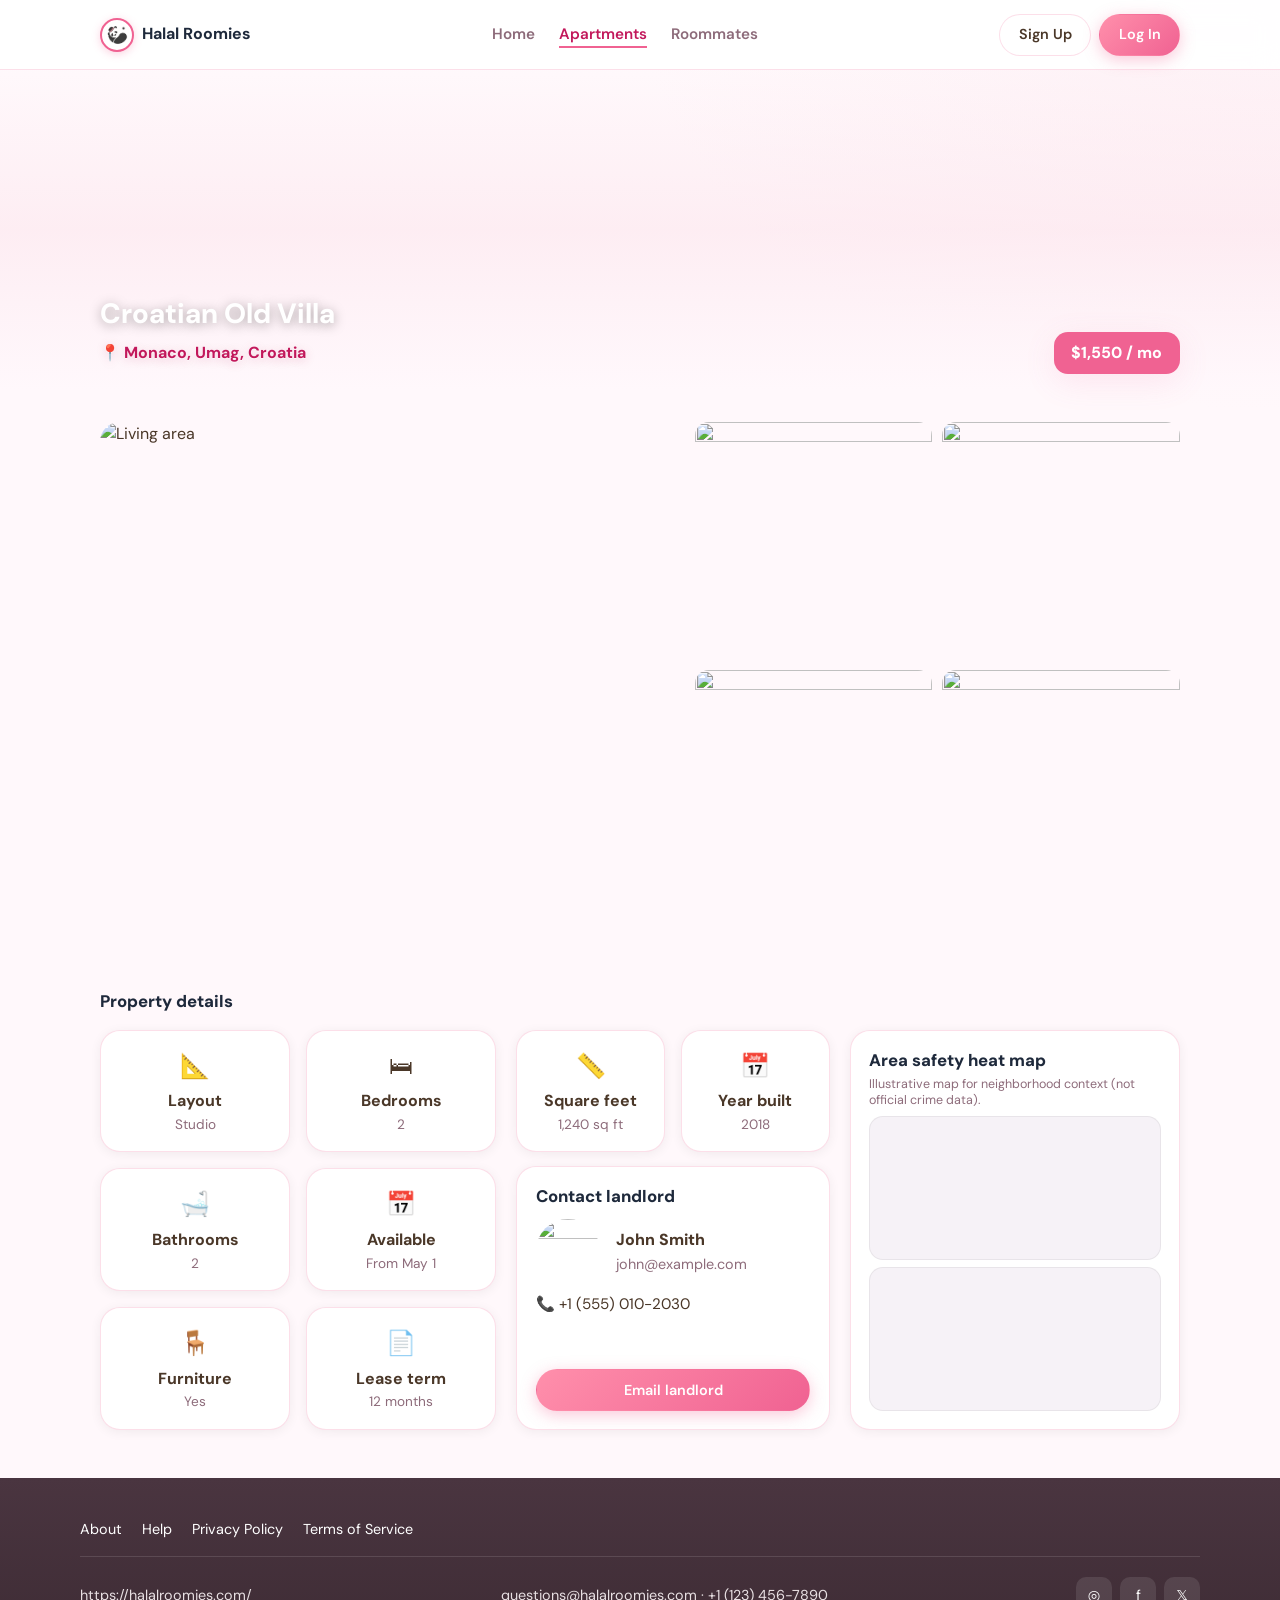
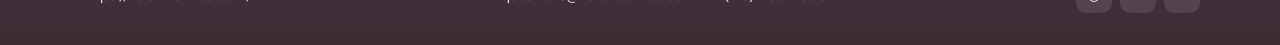
==== apartment-detail.html @ e2919a0f "Initial commit" ====
<!DOCTYPE html>
<html lang="en-US">
  <head>
    <meta charset="utf-8" />
    <meta name="viewport" content="width=device-width, initial-scale=1" />
    <title>Croatian Old Villa — Halal Roomies</title>
    <link rel="preconnect" href="https://fonts.googleapis.com" />
    <link rel="preconnect" href="https://fonts.gstatic.com" crossorigin />
    <link
      href="https://fonts.googleapis.com/css2?family=DM+Sans:ital,opsz,wght@0,9..40,400;0,9..40,600;0,9..40,700;0,9..40,800&family=Lora:ital,wght@0,500;1,500&display=swap"
      rel="stylesheet"
    />
    <link rel="stylesheet" href="css/styles.css" />
  </head>
  <body>
    <header class="site-header">
      <div class="site-header__inner">
        <a class="logo" href="index.html">
          <img class="logo__mark" src="images/guide-mascot.png" width="34" height="34" alt="" />
          Halal Roomies
        </a>
        <nav class="nav-main" aria-label="Primary">
          <a href="index.html">Home</a>
          <a href="apartments.html" aria-current="page">Apartments</a>
          <a href="roommate-matching.html">Roommates</a>
        </nav>
        <div class="header-actions">
          <a class="btn btn--outline" href="signup.html">Sign Up</a>
          <a class="btn btn--primary" href="login.html">Log In</a>
        </div>
      </div>
    </header>

    <section class="detail-hero" aria-labelledby="prop-title">
      <div
        class="hero__bg"
        style="min-height: 320px; background-image: url('https://images.unsplash.com/photo-1600585154340-be6161a56a0c?w=1600&q=85')"
      ></div>
      <div class="hero__overlay" style="position: absolute; inset: 0"></div>
      <div class="hero__inner" style="position: absolute; inset: 0; display: flex; align-items: flex-end; padding-bottom: 1.5rem">
        <div style="flex: 1">
          <h1 id="prop-title" class="page-title" style="color: #fff; text-shadow: 0 2px 12px rgba(0,0,0,0.35)">Croatian Old Villa</h1>
          <p class="page-lead detail-hero__location">📍 Monaco, Umag, Croatia</p>
        </div>
        <div class="detail-hero__price">$1,550 / mo</div>
      </div>
    </section>

    <div class="gallery">
      <div class="gallery__main">
        <img
          src="https://images.unsplash.com/photo-1600210492486-724fe5c67fb0?w=900&q=80"
          alt="Living area"
          style="width: 100%; height: 100%; object-fit: cover; min-height: 280px"
        />
      </div>
      <div class="gallery__grid">
        <img src="https://images.unsplash.com/photo-1600607687644-c7171b42498f?w=600&q=80" alt="" />
        <img src="https://images.unsplash.com/photo-1600047509807-ba8f99d2cdde?w=600&q=80" alt="" />
        <img src="https://images.unsplash.com/photo-1600607688969-a5bfcd646154?w=600&q=80" alt="" />
        <img src="https://images.unsplash.com/photo-1600573472550-8090b5e0745e?w=600&q=80" alt="" />
      </div>
    </div>

    <section class="detail-section" aria-labelledby="detail-heading">
      <h2 id="detail-heading" class="form-section-title detail-section__title">Property details</h2>
      <div class="detail-layout">
        <div class="detail-features">
          <div class="feature-grid" role="list">
            <div class="card detail-feature-card" style="padding: 1rem; text-align: center" role="listitem">
              <div style="font-size: 1.5rem" aria-hidden="true">📐</div>
              <p style="margin: 0.35rem 0 0; font-weight: 700">Layout</p>
              <p style="margin: 0; font-size: 0.85rem; color: var(--text-muted)">Studio</p>
            </div>
            <div class="card detail-feature-card" style="padding: 1rem; text-align: center" role="listitem">
              <div style="font-size: 1.5rem" aria-hidden="true">🛏</div>
              <p style="margin: 0.35rem 0 0; font-weight: 700">Bedrooms</p>
              <p style="margin: 0; font-size: 0.85rem; color: var(--text-muted)">2</p>
            </div>
            <div class="card detail-feature-card" style="padding: 1rem; text-align: center" role="listitem">
              <div style="font-size: 1.5rem" aria-hidden="true">🛁</div>
              <p style="margin: 0.35rem 0 0; font-weight: 700">Bathrooms</p>
              <p style="margin: 0; font-size: 0.85rem; color: var(--text-muted)">2</p>
            </div>
            <div class="card detail-feature-card" style="padding: 1rem; text-align: center" role="listitem">
              <div style="font-size: 1.5rem" aria-hidden="true">📅</div>
              <p style="margin: 0.35rem 0 0; font-weight: 700">Available</p>
              <p style="margin: 0; font-size: 0.85rem; color: var(--text-muted)">From May 1</p>
            </div>
            <div class="card detail-feature-card" style="padding: 1rem; text-align: center" role="listitem">
              <div style="font-size: 1.5rem" aria-hidden="true">🪑</div>
              <p style="margin: 0.35rem 0 0; font-weight: 700">Furniture</p>
              <p style="margin: 0; font-size: 0.85rem; color: var(--text-muted)">Yes</p>
            </div>
            <div class="card detail-feature-card" style="padding: 1rem; text-align: center" role="listitem">
              <div style="font-size: 1.5rem" aria-hidden="true">📄</div>
              <p style="margin: 0.35rem 0 0; font-weight: 700">Lease term</p>
              <p style="margin: 0; font-size: 0.85rem; color: var(--text-muted)">12 months</p>
            </div>
          </div>
        </div>

        <div class="detail-middle">
          <div class="detail-mini-grid" role="list">
            <div class="card detail-feature-card" style="padding: 1rem; text-align: center" role="listitem">
              <div style="font-size: 1.5rem" aria-hidden="true">📏</div>
              <p style="margin: 0.35rem 0 0; font-weight: 700">Square feet</p>
              <p style="margin: 0; font-size: 0.85rem; color: var(--text-muted)">1,240 sq ft</p>
            </div>
            <div class="card detail-feature-card" style="padding: 1rem; text-align: center" role="listitem">
              <div style="font-size: 1.5rem" aria-hidden="true">📅</div>
              <p style="margin: 0.35rem 0 0; font-weight: 700">Year built</p>
              <p style="margin: 0; font-size: 0.85rem; color: var(--text-muted)">2018</p>
            </div>
          </div>
          <aside class="card detail-landlord-card" aria-labelledby="landlord-card-title">
            <h3 id="landlord-card-title" class="detail-landlord-card__title">Contact landlord</h3>
            <div class="detail-landlord-card__body">
              <div class="detail-landlord-row">
                <img
                  src="https://images.unsplash.com/photo-1494790108377-be9c29b29330?w=120&q=80"
                  alt=""
                  width="64"
                  height="64"
                  style="border-radius: 50%; object-fit: cover"
                />
                <div>
                  <p style="margin: 0; font-weight: 800">John Smith</p>
                  <p style="margin: 0; font-size: 0.9rem; color: var(--text-muted)">john@example.com</p>
                </div>
              </div>
              <p style="margin: 0; font-size: 0.95rem">📞 +1 (555) 010-2030</p>
              <a class="btn btn--primary btn--block detail-landlord-cta" href="mailto:john@example.com">Email landlord</a>
            </div>
          </aside>
        </div>

        <aside class="card detail-side-card detail-map-card" aria-labelledby="map-risk-title">
          <div class="detail-column-head">
            <h3 id="map-risk-title" class="detail-side-card__title">Area safety heat map</h3>
            <p class="detail-side-card__meta">Illustrative map for neighborhood context (not official crime data).</p>
          </div>
          <div class="detail-map-stack">
            <div class="detail-map-frame">
              <iframe
                title="Street map near listing"
                loading="lazy"
                referrerpolicy="no-referrer-when-downgrade"
                src="https://www.google.com/maps?q=Umag%20Croatia&output=embed&hl=en&gl=us"
              ></iframe>
            </div>
            <div class="detail-map-frame">
              <iframe
                title="Area overview map"
                loading="lazy"
                referrerpolicy="no-referrer-when-downgrade"
                src="https://www.google.com/maps?q=Monaco%20Croatia&output=embed&hl=en&gl=us"
              ></iframe>
            </div>
          </div>
        </aside>
      </div>
    </section>

    <footer class="site-footer">
      <div class="site-footer__inner">
        <nav class="footer-links" aria-label="Footer">
          <a href="#">About</a>
          <a href="#">Help</a>
          <a href="#">Privacy Policy</a>
          <a href="#">Terms of Service</a>
        </nav>
        <div class="footer-bottom">
          <div>https://halalroomies.com/</div>
          <div>questions@halalroomies.com · +1 (123) 456-7890</div>
          <div class="social" aria-label="Social">
            <a href="#" aria-label="Instagram">◎</a>
            <a href="#" aria-label="Facebook">f</a>
            <a href="#" aria-label="X">𝕏</a>
          </div>
        </div>
      </div>
    </footer>
  </body>
</html>
---- css/styles.css ----
/* Halal Roomies — light pink / white, shared styles */

:root {
  --bg: #fff8fb;
  --bg-section: #ffffff;
  --bg-pink: #fce4ec;
  --accent: #f06292;
  --accent-dark: #c2185b;
  --text: #4a3728;
  --text-muted: #8d6b7a;
  --navy: #1e293b;
  --border: rgba(240, 98, 146, 0.2);
  --radius: 20px;
  --radius-sm: 14px;
  --pill: 999px;
  --shadow: 0 8px 32px rgba(240, 98, 146, 0.12);
  --shadow-sm: 0 2px 12px rgba(0, 0, 0, 0.06);
  --font: "DM Sans", system-ui, sans-serif;
  --font-accent: "Lora", Georgia, serif;
  --max: 1120px;
}

*,
*::before,
*::after {
  box-sizing: border-box;
}

html {
  scroll-behavior: smooth;
}

body {
  margin: 0;
  font-family: var(--font);
  font-size: 16px;
  line-height: 1.55;
  color: var(--text);
  background: var(--bg);
  background-image: radial-gradient(ellipse 100% 50% at 100% 0%, rgba(252, 228, 236, 0.5) 0%, transparent 50%);
}

img {
  max-width: 100%;
  height: auto;
  display: block;
}

a {
  color: var(--accent-dark);
  text-decoration: none;
}

a:hover {
  text-decoration: underline;
}

.sr-only {
  position: absolute;
  width: 1px;
  height: 1px;
  padding: 0;
  margin: -1px;
  overflow: hidden;
  clip: rect(0, 0, 0, 0);
  border: 0;
}

/* ---------- Header ---------- */
.site-header {
  position: sticky;
  top: 0;
  z-index: 100;
  background: rgba(255, 255, 255, 0.94);
  backdrop-filter: blur(12px);
  border-bottom: 1px solid var(--border);
}

.site-header--transparent {
  position: absolute;
  left: 0;
  right: 0;
  background: rgba(255, 250, 252, 0.85);
  border-bottom-color: rgba(248, 187, 208, 0.4);
}

/* Guide page: match storybook-era pink header + logo ring */
.site-header--guide-brand {
  background: rgba(255, 250, 252, 0.96);
  border-bottom-color: rgba(248, 187, 208, 0.45);
}

.guide-site .logo__mark {
  border-width: 2px;
  box-shadow: 0 2px 10px rgba(240, 98, 146, 0.22);
  outline: 2px solid rgba(240, 98, 146, 0.28);
  outline-offset: 0;
}

.guide-site .logo:hover .logo__mark {
  outline-color: rgba(240, 98, 146, 0.45);
  box-shadow: 0 3px 14px rgba(240, 98, 146, 0.32);
}

.site-header__inner {
  max-width: var(--max);
  margin: 0 auto;
  padding: 0.85rem 1.25rem;
  display: flex;
  align-items: center;
  justify-content: space-between;
  gap: 1rem;
}

.logo {
  display: inline-flex;
  align-items: center;
  gap: 0.5rem;
  font-weight: 700;
  color: var(--navy);
  text-decoration: none;
}

.logo:hover {
  color: var(--accent-dark);
  text-decoration: none;
}

.logo__mark {
  width: 34px;
  height: 34px;
  border-radius: 50%;
  object-fit: contain;
  display: block;
  flex-shrink: 0;
  background: #fff;
  padding: 2px;
  box-sizing: border-box;
  border: 2px solid var(--accent);
  box-shadow: 0 2px 8px rgba(240, 98, 146, 0.28);
}

.logo:hover .logo__mark {
  border-color: var(--accent-dark);
  box-shadow: 0 3px 12px rgba(240, 98, 146, 0.38);
}

.nav-main {
  display: flex;
  gap: 1.5rem;
  flex-wrap: wrap;
}

.nav-main a {
  font-weight: 600;
  font-size: 0.95rem;
  color: var(--text-muted);
  text-decoration: none;
}

.nav-main a:hover,
.nav-main a[aria-current="page"] {
  color: var(--accent-dark);
  box-shadow: 0 2px 0 0 var(--accent);
}

.header-actions {
  display: flex;
  gap: 0.5rem;
}

/* ---------- Buttons ---------- */
.btn {
  display: inline-flex;
  align-items: center;
  justify-content: center;
  gap: 0.35rem;
  padding: 0.55rem 1.15rem;
  font-family: inherit;
  font-size: 0.9rem;
  font-weight: 600;
  border-radius: var(--pill);
  border: 1px solid transparent;
  cursor: pointer;
  text-decoration: none;
  transition: transform 0.15s, box-shadow 0.15s;
}

.btn:hover {
  text-decoration: none;
}

.btn--primary {
  background: linear-gradient(135deg, #ff8fab, var(--accent));
  color: #fff;
  box-shadow: 0 4px 16px rgba(240, 98, 146, 0.35);
}

.btn--outline {
  background: #fff;
  color: var(--text);
  border-color: var(--border);
}

.btn--outline:hover {
  border-color: var(--accent);
  color: var(--accent-dark);
}

.btn--ghost {
  background: transparent;
  border-color: rgba(255, 255, 255, 0.85);
  color: #fff;
}

.btn--lg {
  padding: 0.75rem 1.4rem;
  font-size: 1rem;
}

.btn--block {
  width: 100%;
}

.btn--muted {
  background: #f5f5f5;
  color: var(--text);
  border-color: #e0e0e0;
}

/* ---------- Hero (landing) ---------- */
.hero-page {
  position: relative;
}

.hero {
  position: relative;
  min-height: min(78vh, 720px);
  display: flex;
  align-items: flex-end;
}

.hero__bg {
  position: absolute;
  inset: 0;
  background-size: cover;
  background-position: center;
}

.hero__overlay {
  position: absolute;
  inset: 0;
  background: linear-gradient(
    180deg,
    rgba(255, 250, 252, 0.2) 0%,
    rgba(252, 228, 236, 0.55) 50%,
    rgba(255, 248, 252, 0.95) 100%
  );
}

.hero__inner {
  position: relative;
  z-index: 2;
  max-width: var(--max);
  margin: 0 auto;
  padding: 5.5rem 1.25rem 3rem;
  width: 100%;
}

.hero__inner--split {
  display: grid;
  grid-template-columns: 1fr 1fr;
  gap: 2rem;
  align-items: center;
}

.hero__content {
  text-align: center;
  max-width: 36rem;
  margin: 0 auto;
}

.hero__inner--split .hero__content {
  text-align: left;
  margin: 0;
}

.hero__kicker {
  font-size: 0.95rem;
  font-weight: 600;
  color: #5d4037;
  margin-bottom: 0.35rem;
}

.hero__title {
  margin: 0 0 0.75rem;
  font-size: clamp(1.65rem, 4vw, 2.35rem);
  font-weight: 800;
  color: #6d1f3a;
  letter-spacing: -0.02em;
}

.hero__title .accent {
  font-family: var(--font-accent);
  font-style: italic;
  font-weight: 500;
  color: var(--accent-dark);
}

.hero__lead {
  margin: 0 0 1.25rem;
  color: var(--text-muted);
  font-size: 1.05rem;
}

.hero-cta-bar {
  display: flex;
  flex-wrap: wrap;
  gap: 0.5rem;
  justify-content: center;
  max-width: 520px;
  margin: 0 auto 1.5rem;
}

.hero-cta-bar input {
  flex: 1;
  min-width: 120px;
  padding: 0.65rem 1rem;
  border-radius: var(--pill);
  border: 1px solid var(--border);
  font: inherit;
}

.hero-cta-row {
  display: flex;
  flex-wrap: wrap;
  gap: 0.75rem;
  justify-content: center;
  margin-bottom: 1.5rem;
}

.hero__inner--split .hero-cta-row {
  justify-content: flex-start;
}

.trust-row {
  display: flex;
  flex-wrap: wrap;
  gap: 0.75rem 1.25rem;
  justify-content: center;
  font-size: 0.95rem;
  font-weight: 700;
  color: #8e2152;
}

.trust-row span {
  display: inline-flex;
  align-items: center;
  gap: 0.4rem;
  padding: 0;
  background: transparent;
  border: none;
}

.hero-svg-wrap {
  justify-self: end;
  max-width: 380px;
}

@media (max-width: 900px) {
  .hero__inner--split {
    grid-template-columns: 1fr;
  }

  .hero__inner--split .hero__content {
    text-align: center;
    margin: 0 auto;
  }

  .hero-svg-wrap {
    justify-self: center;
    order: -1;
  }

  .nav-main {
    display: none;
  }
}

/* ---------- Sections ---------- */
.section {
  padding: 3rem 1.25rem;
}

.section--tint {
  background: linear-gradient(180deg, #fff 0%, #fff5f9 100%);
}

.section__head {
  max-width: var(--max);
  margin: 0 auto 1.75rem;
  display: flex;
  flex-wrap: wrap;
  align-items: flex-end;
  justify-content: space-between;
  gap: 1rem;
}

.section__head--bar {
  background: #fff;
  padding: 1rem 1.35rem;
  border-radius: 18px;
  border: 1px solid var(--border);
  box-shadow: var(--shadow-sm);
}

.section__eyebrow {
  margin: 0 0 0.35rem;
  font-size: 0.72rem;
  font-weight: 800;
  letter-spacing: 0.12em;
  text-transform: uppercase;
  color: var(--accent);
}

.section__title {
  margin: 0;
  font-size: 1.55rem;
  font-weight: 800;
  color: var(--navy);
}

.link-more {
  font-weight: 700;
  color: var(--accent-dark);
}

.grid-3 {
  max-width: var(--max);
  margin: 0 auto;
  display: grid;
  grid-template-columns: repeat(auto-fill, minmax(260px, 1fr));
  gap: 1.5rem;
}

/* Listing pricing (demo checkout before list-property form) */
.plan-grid {
  max-width: var(--max);
  margin: 0 auto;
  display: grid;
  grid-template-columns: repeat(3, minmax(0, 1fr));
  gap: 1.25rem;
  align-items: stretch;
}

.plan-card {
  position: relative;
  background: #fff;
  border-radius: var(--radius);
  border: 1px solid var(--border);
  box-shadow: var(--shadow-sm);
  padding: 1.75rem 1.5rem 1.5rem;
  display: flex;
  flex-direction: column;
  min-height: 100%;
}

.plan-card--featured {
  border-color: rgba(240, 98, 146, 0.55);
  box-shadow: var(--shadow);
}

.plan-card__badge {
  position: absolute;
  top: 1rem;
  right: 1rem;
  margin: 0;
  font-size: 0.65rem;
  font-weight: 800;
  letter-spacing: 0.06em;
  text-transform: uppercase;
  color: #fff;
  background: var(--accent);
  padding: 0.3rem 0.65rem;
  border-radius: var(--pill);
}

.plan-card__name {
  margin: 0 0 0.5rem;
  font-size: 1.15rem;
  font-weight: 800;
  color: #6d1f3a;
}

.plan-card__price {
  margin: 0 0 0.35rem;
  line-height: 1.2;
}

.plan-card__amount {
  font-size: 1.85rem;
  font-weight: 800;
  color: var(--accent-dark);
}

.plan-card__unit {
  font-size: 0.95rem;
  font-weight: 600;
  color: var(--text-muted);
}

.plan-card__tagline {
  margin: 0 0 1rem;
  font-size: 0.9rem;
  color: var(--text-muted);
}

.plan-card__features {
  margin: 0 0 1.25rem;
  padding: 0 0 0 1.15rem;
  font-size: 0.9rem;
  color: var(--text);
  line-height: 1.55;
  flex: 1;
}

.plan-card__features li {
  margin-bottom: 0.4rem;
}

.plan-card__cta {
  margin-top: auto;
}

.plan-demo-note {
  max-width: var(--max);
  margin: 1.75rem auto 0;
  padding: 0 1.25rem;
  text-align: center;
  font-size: 0.85rem;
  color: var(--text-muted);
}

@media (max-width: 900px) {
  .plan-grid {
    grid-template-columns: 1fr;
    max-width: 420px;
  }
}

.grid-4 {
  max-width: var(--max);
  margin: 0 auto;
  display: grid;
  grid-template-columns: repeat(auto-fill, minmax(240px, 1fr));
  gap: 1.25rem;
}

.grid-apt {
  max-width: var(--max);
  margin: 0 auto;
  display: grid;
  grid-template-columns: repeat(4, minmax(0, 1fr));
  gap: 1.25rem;
}

@media (max-width: 1100px) {
  .grid-apt {
    grid-template-columns: repeat(2, minmax(0, 1fr));
  }
}

@media (max-width: 520px) {
  .grid-apt {
    grid-template-columns: 1fr;
  }
}

.grid-2 {
  display: grid;
  grid-template-columns: repeat(auto-fill, minmax(300px, 1fr));
  gap: 1.5rem;
}

/* ---------- Cards ---------- */
.card {
  background: #fff;
  border-radius: var(--radius);
  border: 1px solid var(--border);
  box-shadow: var(--shadow-sm);
  overflow: hidden;
  transition: transform 0.2s, box-shadow 0.2s;
}

.card:hover {
  transform: translateY(-3px);
  box-shadow: var(--shadow);
}

.card__media {
  aspect-ratio: 4/3;
  object-fit: cover;
  width: 100%;
}

.card__body {
  padding: 1.1rem 1.2rem 1.25rem;
}

.card__title {
  margin: 0 0 0.35rem;
  font-size: 1.05rem;
  font-weight: 700;
  color: var(--navy);
}

.card__meta {
  margin: 0;
  font-size: 0.88rem;
  color: var(--text-muted);
}

.card__price {
  font-weight: 800;
  color: var(--accent-dark);
  margin: 0.5rem 0;
}

.card__tags {
  display: flex;
  flex-wrap: wrap;
  gap: 0.35rem;
}

.tag {
  font-size: 0.72rem;
  font-weight: 700;
  padding: 0.25rem 0.55rem;
  border-radius: var(--pill);
  background: var(--bg-pink);
  color: var(--accent-dark);
}

.tag--neutral {
  background: #f3f0f4;
  color: var(--text-muted);
}

.card__footer {
  display: flex;
  align-items: center;
  justify-content: space-between;
  margin-top: 0.75rem;
  padding-top: 0.75rem;
  border-top: 1px solid rgba(0, 0, 0, 0.06);
}

.icon-btn {
  width: 40px;
  height: 40px;
  border-radius: 50%;
  border: 1px solid var(--border);
  background: #fff;
  cursor: pointer;
  color: var(--accent);
}

.roommate-card {
  text-align: center;
  padding: 1.25rem 1rem;
}

.roommate-card .avatar {
  width: 88px;
  height: 88px;
  border-radius: 50%;
  margin: 0 auto 0.75rem;
  object-fit: cover;
  border: 3px solid #fff;
  outline: 3px solid rgba(240, 98, 146, 0.3);
}

.resource-icon {
  width: 52px;
  height: 52px;
  border-radius: 50%;
  display: grid;
  place-items: center;
  font-size: 1.35rem;
  background: linear-gradient(135deg, #fce4ec, #e3f2fd);
  margin-bottom: 0.65rem;
}

.section__intro {
  max-width: var(--max);
  margin: -0.5rem auto 1.5rem;
  color: var(--text-muted);
}

.section__intro--tight {
  max-width: 34rem;
  font-size: 0.98rem;
  line-height: 1.5;
}

/* Helpful resources: image cards, short copy */
.resource-grid {
  gap: 1.35rem;
}

.resource-grid .card__media {
  aspect-ratio: 3 / 2;
  object-position: center;
}

.resource-grid .card__body {
  padding-top: 1rem;
}

.resource-grid .card__meta {
  line-height: 1.45;
}

.resource-grid .link-more {
  margin-top: 0.5rem;
  display: inline-block;
}

/* ---------- Search (apartments page) ---------- */
.search-toolbar {
  max-width: var(--max);
  margin: 0 auto 1.5rem;
  display: flex;
  gap: 0.65rem;
  flex-wrap: wrap;
}

.search-toolbar input[type="search"] {
  flex: 1;
  min-width: 200px;
  padding: 0.75rem 1.1rem;
  border-radius: var(--pill);
  border: 1px solid var(--border);
  font: inherit;
  background: #fff;
}

.search-toolbar__filter {
  width: 48px;
  height: 48px;
  border-radius: var(--radius-sm);
  border: none;
  background: linear-gradient(135deg, #ff8fab, var(--accent));
  color: #fff;
  cursor: pointer;
  font-size: 1.15rem;
  line-height: 1;
  flex-shrink: 0;
  box-shadow: 0 4px 14px rgba(240, 98, 146, 0.35);
}

.search-toolbar__filter:hover {
  filter: brightness(1.05);
}

/* ---------- Detail page ---------- */
.detail-hero {
  position: relative;
  min-height: 320px;
}

.detail-hero__price {
  position: absolute;
  bottom: 1rem;
  right: 1.25rem;
  z-index: 3;
  background: var(--accent);
  color: #fff;
  padding: 0.55rem 1.1rem;
  border-radius: var(--radius-sm);
  font-weight: 800;
  box-shadow: var(--shadow);
}

/* Location line: theme rose, readable on light hero gradient */
.detail-hero .detail-hero__location {
  margin: 0.35rem 0 0;
  color: var(--accent-dark);
  font-weight: 700;
  text-shadow:
    0 0 14px rgba(255, 255, 255, 0.95),
    0 1px 0 rgba(255, 255, 255, 0.6),
    0 2px 10px rgba(194, 24, 91, 0.25);
}

.gallery {
  max-width: var(--max);
  margin: 0 auto;
  padding: 2rem 1.25rem;
  display: grid;
  grid-template-columns: 1.2fr 1fr;
  gap: 0.75rem;
}

.gallery__main {
  border-radius: var(--radius);
  overflow: hidden;
}

.gallery__grid {
  display: grid;
  grid-template-columns: 1fr 1fr;
  gap: 0.65rem;
}

.gallery__grid img {
  width: 100%;
  aspect-ratio: 1;
  object-fit: cover;
  border-radius: var(--radius-sm);
}

/* Third gallery image (2×2 grid, top-right): bias crop toward building/ground, less empty sky */
.gallery__grid img:nth-child(2) {
  object-position: 50% 78%;
}

.feature-grid {
  display: grid;
  grid-template-columns: repeat(auto-fill, minmax(140px, 1fr));
  gap: 1rem;
  align-items: stretch;
}

.detail-feature-card {
  height: 100%;
  display: flex;
  flex-direction: column;
  align-items: center;
  justify-content: center;
}

.detail-section {
  max-width: var(--max);
  margin: 0 auto;
  padding: 3rem 1.25rem;
}

.detail-section__title {
  margin: 0 0 1rem;
}

.detail-layout {
  display: grid;
  grid-template-columns: minmax(0, 1.2fr) minmax(0, 0.95fr) minmax(0, 1fr);
  gap: 1.25rem;
  align-items: stretch;
}

/* Grid items need min-height:0 so nested flex/map content can shrink; height:100% fills the row for bottom alignment */
.detail-layout > .detail-features,
.detail-layout > .detail-middle,
.detail-layout > .detail-map-card {
  min-height: 0;
  align-self: stretch;
}

.detail-layout > .detail-middle,
.detail-layout > .detail-map-card {
  height: 100%;
}

.detail-features {
  min-height: 100%;
  height: 100%;
  display: flex;
  flex-direction: column;
}

.detail-features .feature-grid {
  flex: 1;
  align-content: start;
}

.detail-middle {
  min-height: 0;
  height: 100%;
  display: flex;
  flex-direction: column;
  gap: 0.85rem;
}

.detail-mini-grid {
  display: grid;
  grid-template-columns: 1fr 1fr;
  gap: 1rem;
  flex-shrink: 0;
}

.detail-landlord-card {
  flex: 1;
  min-height: 0;
  display: flex;
  flex-direction: column;
  padding: 1rem 1.15rem 1.1rem;
}

.detail-landlord-card__title {
  margin: 0 0 0.65rem;
  font-size: 1.05rem;
  font-weight: 800;
  color: var(--navy);
}

.detail-landlord-card__body {
  flex: 1;
  display: flex;
  flex-direction: column;
  gap: 0.6rem;
  min-height: 0;
}

.detail-landlord-row {
  display: flex;
  gap: 1rem;
  align-items: center;
}

.detail-landlord-cta {
  margin-top: auto;
}

.detail-side-card.detail-map-card {
  padding: 1rem 1.15rem 1.1rem;
  display: flex;
  flex-direction: column;
  min-height: 0;
  height: 100%;
}

.detail-column-head {
  margin-bottom: 0.5rem;
  flex-shrink: 0;
}

.detail-side-card__title {
  margin: 0;
  font-size: 1.05rem;
  font-weight: 800;
  color: var(--navy);
}

.detail-side-card__meta {
  margin: 0.2rem 0 0;
  font-size: 0.78rem;
  line-height: 1.3;
  color: var(--text-muted);
}

.detail-map-stack {
  flex: 1;
  min-height: 0;
  display: flex;
  flex-direction: column;
  gap: 0.45rem;
}

.detail-map-frame {
  flex: 1 1 0;
  min-height: 88px;
  border-radius: var(--radius-sm);
  overflow: hidden;
  border: 1px solid rgba(0, 0, 0, 0.06);
  background: #f6f2f7;
}

.detail-map-frame iframe {
  display: block;
  width: 100%;
  height: 100%;
  min-height: 0;
  border: 0;
}

@media (max-width: 1024px) {
  .detail-layout {
    grid-template-columns: 1fr 1fr;
  }

  .detail-features {
    grid-column: 1 / -1;
  }
}

@media (max-width: 768px) {
  .gallery {
    grid-template-columns: 1fr;
  }

  .detail-layout {
    grid-template-columns: 1fr;
  }

  .detail-features {
    grid-column: auto;
  }
}

/* ---------- Forms ---------- */
.form-shell {
  max-width: 720px;
  margin: -2.5rem auto 0;
  position: relative;
  z-index: 5;
  padding: 0 1.25rem 3rem;
}

.form-shell--wide {
  max-width: 900px;
}

.form-card {
  background: #fff;
  border-radius: calc(var(--radius) + 4px);
  border: 1px solid var(--border);
  box-shadow: var(--shadow);
  padding: 2rem 1.75rem;
}

.form-section-title {
  margin: 0 0 1rem;
  font-size: 1.05rem;
  font-weight: 800;
  color: var(--navy);
}

.form-grid {
  display: grid;
  gap: 1rem;
}

.form-grid--2 {
  grid-template-columns: repeat(auto-fit, minmax(200px, 1fr));
}

.form-grid--3 {
  grid-template-columns: repeat(auto-fit, minmax(160px, 1fr));
}

label.field,
.field {
  display: flex;
  flex-direction: column;
  gap: 0.35rem;
  font-size: 0.8rem;
  font-weight: 700;
  color: var(--text-muted);
}

.field input,
.field select,
.field textarea {
  padding: 0.65rem 0.9rem;
  border-radius: var(--radius-sm);
  border: 1px solid var(--border);
  font: inherit;
  background: #fffafc;
}

.field input:focus,
.field select:focus {
  outline: 2px solid var(--bg-pink);
  border-color: var(--accent);
}

.switch {
  width: 48px;
  height: 26px;
  border-radius: var(--pill);
  background: #e0e0e0;
  border: none;
  cursor: pointer;
  position: relative;
}

.switch[aria-checked="true"] {
  background: var(--accent);
}

.switch::after {
  content: "";
  position: absolute;
  width: 22px;
  height: 22px;
  background: #fff;
  border-radius: 50%;
  top: 2px;
  left: 2px;
  transition: transform 0.2s;
}

.switch[aria-checked="true"]::after {
  transform: translateX(22px);
}

.upload-circle {
  width: 96px;
  height: 96px;
  border-radius: 50%;
  border: 2px dashed var(--border);
  display: grid;
  place-items: center;
  font-size: 0.8rem;
  color: var(--text-muted);
  cursor: pointer;
  background: #fffafc;
}

.segmented {
  display: flex;
  flex-wrap: wrap;
  gap: 0.35rem;
}

.segmented label {
  cursor: pointer;
}

.segmented input {
  position: absolute;
  opacity: 0;
}

.segmented span {
  display: inline-block;
  padding: 0.45rem 0.75rem;
  border-radius: var(--radius-sm);
  border: 2px solid var(--border);
  font-size: 0.85rem;
  background: #fff;
}

.segmented input:checked + span {
  background: var(--bg-pink);
  border-color: var(--accent);
  color: var(--accent-dark);
  font-weight: 700;
}

.check-grid {
  display: flex;
  flex-wrap: wrap;
  gap: 0.5rem;
}

.check-pill {
  display: inline-flex;
  align-items: center;
  gap: 0.35rem;
  cursor: pointer;
}

.check-pill input {
  position: absolute;
  opacity: 0;
  width: 0;
  height: 0;
}

.check-pill span {
  padding: 0.35rem 0.65rem;
  border-radius: var(--pill);
  border: 2px solid var(--border);
  font-size: 0.85rem;
}

.check-pill input:checked + span {
  background: var(--bg-pink);
  border-color: var(--accent);
  color: var(--accent-dark);
  font-weight: 700;
}

/* Match page */
.match-hero {
  position: relative;
  min-height: 260px;
}

.match-hero__overlay {
  position: absolute;
  inset: 0;
  background: linear-gradient(180deg, rgba(255, 252, 253, 0.15) 0%, rgba(252, 228, 236, 0.6) 100%);
}

.match-hero__content {
  position: relative;
  z-index: 2;
  text-align: center;
  padding: 4rem 1.25rem 2rem;
  max-width: 36rem;
  margin: 0 auto;
}

/* Subtitle: calm gray, still readable on bright photo */
.match-hero .match-hero__lead {
  margin: 0.75rem auto 0;
  max-width: 34rem;
  font-family: var(--font);
  font-style: normal;
  font-weight: 500;
  font-size: 1.05rem;
  line-height: 1.6;
  color: #4f4a52;
  text-shadow:
    0 0 12px rgba(255, 255, 255, 0.88),
    0 1px 2px rgba(255, 255, 255, 0.65);
}

.match-card {
  max-width: 900px;
  margin: -2rem auto 0;
  position: relative;
  z-index: 3;
}

.matching-layout {
  display: block;
}

.matching-layout.has-results {
  display: block;
}

.match-results-panel {
  padding: 0;
}

.match-mini-card {
  border: 1px solid rgba(240, 98, 146, 0.16);
  border-radius: var(--radius-sm);
  padding: 0.85rem;
  background: linear-gradient(180deg, #fff 0%, #fff8fb 100%);
  margin-bottom: 0.9rem;
}

.match-mini-card:last-child {
  margin-bottom: 0;
}

.match-long-grid {
  display: grid;
  grid-template-columns: repeat(2, minmax(0, 1fr));
  gap: 1rem;
}

.match-long-grid .match-mini-card {
  margin-bottom: 0;
}

.match-mini-card__head {
  display: flex;
  justify-content: space-between;
  align-items: center;
  gap: 0.75rem;
}

.match-mini-card__person {
  display: flex;
  align-items: center;
  gap: 0.65rem;
}

.match-mini-card__name {
  margin: 0;
  font-weight: 800;
  color: var(--navy);
}

.match-mini-card__score {
  margin: 0;
  font-size: 1.2rem;
  font-weight: 800;
  color: var(--accent-dark);
}

.match-mini-card .card__tags {
  margin-top: 0.7rem;
}

.match-mini-card__bar {
  margin-top: 0.75rem;
  height: 6px;
  border-radius: var(--pill);
  background: #f1ebf0;
  overflow: hidden;
}

.match-mini-card__bar span {
  display: block;
  height: 100%;
  background: linear-gradient(90deg, #ff8fab 0%, #f06292 100%);
}

.is-hidden {
  display: none !important;
}

.matching-layout.has-results .match-results-panel {
  max-width: var(--max);
  margin: 0 auto;
}

.match-flow-shell {
  margin-top: 0;
  padding-top: 2rem;
}

@media (max-width: 980px) {
  .match-long-grid {
    grid-template-columns: 1fr;
  }
}

/* Auth */
.auth-split {
  min-height: min(88vh, 920px);
  display: grid;
  grid-template-columns: 1fr 1fr;
  gap: 2.5rem;
  align-items: center;
  max-width: var(--max);
  margin: 0 auto;
  padding: 2.5rem 1.25rem 3rem;
}

.auth-split__intro .page-title {
  font-size: clamp(1.5rem, 3vw, 2rem);
}

@media (max-width: 900px) {
  .auth-split {
    grid-template-columns: 1fr;
  }

  .auth-split__intro {
    text-align: center;
  }
}

.auth-wrap {
  min-height: 70vh;
  display: flex;
  align-items: center;
  justify-content: center;
  padding: 2rem 1.25rem;
  background: linear-gradient(180deg, #fce4ec 0%, var(--bg) 50%);
}

.auth-card {
  width: 100%;
  max-width: 420px;
  background: #fff;
  border-radius: 24px;
  border: 1px solid var(--border);
  box-shadow: var(--shadow);
  overflow: hidden;
}

.auth-tabs {
  display: grid;
  grid-template-columns: 1fr 1fr;
}

.auth-tabs a {
  padding: 0.9rem;
  text-align: center;
  font-weight: 800;
  color: var(--text-muted);
  border-bottom: 3px solid #eee;
  text-decoration: none;
}

.auth-tabs a[aria-current="page"] {
  color: var(--accent-dark);
  border-bottom-color: var(--accent);
}

.auth-body {
  padding: 1.5rem;
}

.divider {
  display: flex;
  align-items: center;
  gap: 0.75rem;
  margin: 1rem 0;
  color: var(--text-muted);
  font-size: 0.85rem;
}

.divider::before,
.divider::after {
  content: "";
  flex: 1;
  height: 1px;
  background: var(--border);
}

/* Match results */
.match-featured {
  display: grid;
  grid-template-columns: 1fr auto;
  gap: 1.5rem;
  align-items: center;
  padding: 1.5rem;
  background: linear-gradient(135deg, #fff, #fff5f9);
  border: 1px solid var(--border);
  border-radius: var(--radius);
  margin-bottom: 1.5rem;
}

.match-score {
  width: 88px;
  height: 88px;
  border-radius: 50%;
  border: 4px solid var(--bg-pink);
  display: grid;
  place-items: center;
  font-weight: 800;
  font-size: 1.2rem;
  color: var(--accent-dark);
}

@media (max-width: 640px) {
  .match-featured {
    grid-template-columns: 1fr;
    text-align: center;
  }

  .match-score {
    margin: 0 auto;
  }
}

/* Partners */
.partners-strip {
  padding: 2rem 1.25rem;
  background: linear-gradient(180deg, #fff 0%, #fce4ec 100%);
  border-top: 1px solid var(--border);
}

.partners-strip__inner {
  max-width: var(--max);
  margin: 0 auto;
  text-align: center;
}

.partners-strip__logos {
  display: flex;
  flex-wrap: wrap;
  justify-content: center;
  gap: 1.5rem 2.5rem;
  font-weight: 800;
  font-size: 0.82rem;
  letter-spacing: 0.06em;
  color: var(--text-muted);
}

/* Footer */
.site-footer {
  background: linear-gradient(180deg, #4a3540 0%, #3e2c35 100%);
  color: #e8e0e3;
  padding: 2.5rem 1.25rem 2rem;
  font-size: 0.9rem;
}

.site-footer a {
  color: #fff;
}

.site-footer__inner {
  max-width: var(--max);
  margin: 0 auto;
}

.footer-links {
  display: flex;
  flex-wrap: wrap;
  gap: 1rem 1.25rem;
  margin-bottom: 1rem;
}

.footer-bottom {
  display: flex;
  flex-wrap: wrap;
  justify-content: space-between;
  gap: 1rem;
  padding-top: 1.25rem;
  border-top: 1px solid rgba(255, 255, 255, 0.12);
  align-items: center;
}

.social {
  display: flex;
  gap: 0.5rem;
}

.social a {
  width: 36px;
  height: 36px;
  border-radius: 10px;
  display: grid;
  place-items: center;
  background: rgba(255, 255, 255, 0.1);
  text-decoration: none;
}

.page-hero {
  position: relative;
  min-height: 240px;
}

.page-hero .hero__overlay {
  background: linear-gradient(180deg, rgba(252, 228, 236, 0.5) 0%, rgba(255, 248, 252, 1) 100%);
}

.page-hero .hero__inner {
  padding-top: 4.5rem;
  padding-bottom: 2rem;
}

.page-title {
  margin: 0;
  font-size: 1.75rem;
  font-weight: 800;
  color: #6d1f3a;
}

.page-lead {
  margin: 0.35rem 0 0;
  color: var(--text-muted);
}

/* Website guide — mockup layout (guide.html) */
.guide-site {
  background: var(--bg);
  background-image: radial-gradient(ellipse 100% 50% at 100% 0%, rgba(252, 228, 236, 0.5) 0%, transparent 50%);
}

.guide-page {
  padding: 0 0 3rem;
  background: linear-gradient(180deg, transparent 0%, rgba(255, 245, 249, 0.65) 100%);
}

.guide-hero {
  text-align: center;
  padding: 2.25rem 1.25rem 2rem;
  max-width: 40rem;
  margin: 0 auto;
}

.guide-hero__title {
  margin: 0 0 1.25rem;
  font-size: clamp(1.35rem, 3.5vw, 1.85rem);
  font-weight: 800;
  color: var(--navy);
  line-height: 1.2;
}

.guide-hero__mascot {
  width: 120px;
  height: 120px;
  margin: 0 auto;
  object-fit: contain;
  border-radius: 50%;
  background: #fff;
  padding: 6px;
  box-sizing: border-box;
  border: 4px solid #fff;
  outline: 3px solid rgba(240, 98, 146, 0.35);
  box-shadow: var(--shadow);
  animation: guide-mascot-float 5s ease-in-out infinite;
}

.guide-panel {
  max-width: var(--max);
  margin: 0 auto 1.5rem;
  padding: 1.5rem 1.25rem 1.75rem;
  background: #fffef9;
  border: 1px solid rgba(240, 98, 146, 0.2);
  border-radius: calc(var(--radius) + 6px);
  box-shadow: 0 4px 24px rgba(240, 98, 146, 0.1);
}

@keyframes guide-mascot-float {
  0%,
  100% {
    transform: translateY(0);
  }
  50% {
    transform: translateY(-8px);
  }
}

.guide-panel__head {
  display: flex;
  flex-wrap: wrap;
  align-items: center;
  gap: 1rem 1.25rem;
  margin-bottom: 1.5rem;
}

.guide-panel__mascot {
  margin: 0;
  flex-shrink: 0;
}

.guide-panel__mascot img {
  width: 88px;
  height: 88px;
  object-fit: contain;
  border-radius: 50%;
  background: #fff;
  padding: 4px;
  box-sizing: border-box;
  border: 3px solid #fff;
  outline: 2px solid rgba(240, 98, 146, 0.4);
  box-shadow: var(--shadow-sm);
  animation: guide-mascot-float 5s ease-in-out infinite;
  animation-delay: 0.15s;
}

.guide-panel__head-text {
  min-width: 0;
}

.guide-panel__head-text .section__eyebrow {
  margin-bottom: 0.35rem;
}

.guide-panel__title {
  margin: 0;
  font-size: 1.35rem;
  font-weight: 800;
  color: var(--navy);
  line-height: 1.25;
}

.guide-panel__intro {
  margin: 0;
  font-size: 1.02rem;
  line-height: 1.55;
  color: var(--text);
  font-weight: 600;
}

.guide-panel__lead {
  margin: 0.45rem 0 0;
  font-size: 0.95rem;
  color: var(--text-muted);
  line-height: 1.55;
}

.guide-cards-row {
  display: grid;
  grid-template-columns: repeat(3, minmax(0, 1fr));
  gap: 1rem;
  align-items: stretch;
}

.guide-cards-row__card {
  min-width: 0;
}

.guide-cards-row .plan-card {
  margin: 0;
  height: 100%;
}

.guide-cards-row .form-card {
  margin: 0;
  height: 100%;
  display: flex;
  flex-direction: column;
}

.guide-cards-row .form-card .btn {
  margin-top: auto;
}

.guide-cards-row .guide-listing-card {
  margin: 0;
  height: 100%;
  display: flex;
  flex-direction: column;
}

.guide-cards-row .guide-listing-card .card__body {
  flex: 1;
  display: flex;
  flex-direction: column;
}

.guide-cards-row .guide-listing-card .card__footer {
  margin-top: auto;
}

.guide-form-preview .form-section-title {
  font-size: 1rem;
}

.guide-panel--roommate {
  margin-top: 1.25rem;
}

.guide-roommate__shell {
  margin-top: 1.25rem;
}

.guide-roommate__toolbar {
  margin-bottom: 1rem;
}

.guide-roommate__toolbar-btns {
  display: flex;
  flex-wrap: wrap;
  gap: 0.65rem;
  align-items: center;
}

.guide-roommate__form-wrap {
  min-width: 0;
}

.guide-roommate-grid {
  display: grid;
  grid-template-columns: minmax(0, 1fr) minmax(0, 1.08fr);
  gap: 1.25rem 1.5rem;
  align-items: start;
}

.guide-lifestyle-preview {
  margin: 0;
}

.guide-lifestyle-preview .form-section-title {
  margin-top: 0;
}

.guide-lifestyle-preview__grid {
  gap: 1rem 1.25rem !important;
}

.guide-seg-label {
  margin: 0 0 0.5rem;
  font-weight: 700;
  font-size: 0.85rem;
  color: var(--text-muted);
}

.guide-lifestyle-preview__note {
  margin: 1rem 0 0;
  font-size: 0.8rem;
  color: var(--text-muted);
}

.guide-roommate__side {
  min-width: 0;
}

.guide-roommate__side-title {
  margin: 0 0 0.85rem;
  font-size: 1rem;
  font-weight: 800;
  color: var(--navy);
}

.guide-match-stack {
  display: flex;
  flex-direction: column;
  gap: 0.75rem;
}

.guide-roommate__side .match-mini-card {
  margin-bottom: 0;
}

@media (max-width: 1020px) {
  .guide-cards-row {
    grid-template-columns: 1fr;
  }

  .guide-roommate-grid {
    grid-template-columns: 1fr;
  }
}

@media (max-width: 640px) {
  .guide-roommate__toolbar-btns .btn {
    flex: 1 1 auto;
    min-width: 140px;
    justify-content: center;
  }
}

/* Waitlist modal (home) */
.modal {
  position: fixed;
  inset: 0;
  z-index: 200;
  display: grid;
  place-items: center;
  padding: 1.25rem;
}

.modal[hidden] {
  display: none;
}

.modal__backdrop {
  position: absolute;
  inset: 0;
  background: rgba(30, 41, 59, 0.45);
  backdrop-filter: blur(4px);
}

.modal__panel {
  position: relative;
  z-index: 1;
  width: 100%;
  max-width: 420px;
  max-height: min(90vh, 640px);
  overflow-y: auto;
  background: #fff;
  border-radius: calc(var(--radius) + 4px);
  border: 1px solid var(--border);
  box-shadow: var(--shadow);
  padding: 1.75rem 1.5rem 1.5rem;
}

.modal__close {
  position: absolute;
  top: 0.65rem;
  right: 0.65rem;
  width: 40px;
  height: 40px;
  border: none;
  border-radius: var(--pill);
  background: #f8f4f7;
  color: var(--text-muted);
  font-size: 1.35rem;
  line-height: 1;
  cursor: pointer;
}

.modal__close:hover {
  background: var(--bg-pink);
  color: var(--accent-dark);
}

.modal__title {
  margin: 0 0 0.5rem;
  font-size: 1.35rem;
  font-weight: 800;
  color: #6d1f3a;
}

.modal__lede {
  margin: 0 0 1.25rem;
  font-size: 0.95rem;
  line-height: 1.55;
  color: var(--text);
}

.modal__eyebrow {
  margin: 0 0 0.5rem;
  font-size: 0.72rem;
  font-weight: 800;
  letter-spacing: 0.12em;
  text-transform: uppercase;
  color: var(--accent);
}

.modal__stats {
  display: flex;
  justify-content: space-between;
  align-items: flex-start;
  gap: 0.5rem;
  margin: 0 0 1.35rem;
  padding: 1rem 0.65rem;
  background: #faf7f4;
  border-radius: var(--radius-sm);
  border: 1px solid rgba(93, 64, 55, 0.08);
}

.modal__stat {
  flex: 1;
  min-width: 0;
  text-align: center;
}

.modal__stat-value {
  margin: 0 0 0.4rem;
  font-family: var(--font-accent);
  font-size: clamp(1.05rem, 2.8vw, 1.35rem);
  font-weight: 600;
  font-style: normal;
  color: #e57373;
  line-height: 1.15;
  letter-spacing: -0.02em;
}

.modal__stat-label {
  margin: 0;
  font-size: 0.6rem;
  font-weight: 700;
  letter-spacing: 0.14em;
  text-transform: uppercase;
  color: #5c5560;
  line-height: 1.35;
}

.modal__launch-hint {
  margin: 0 0 1.15rem;
  padding: 0.55rem 0.85rem;
  font-size: 0.9rem;
  line-height: 1.45;
  font-weight: 600;
  color: #5d3545;
  background: linear-gradient(105deg, rgba(240, 98, 146, 0.14) 0%, rgba(255, 248, 252, 0.9) 55%);
  border-radius: var(--radius-sm);
  border-left: 3px solid var(--accent);
  box-shadow: 0 1px 0 rgba(255, 255, 255, 0.8) inset;
}

.modal__launch-hint strong {
  color: var(--accent-dark);
  font-weight: 800;
}

.waitlist-form .field {
  margin-bottom: 0.85rem;
}

.modal__success-icon {
  width: 52px;
  height: 52px;
  margin: 0 auto 0.75rem;
  border-radius: 50%;
  background: linear-gradient(135deg, #e8f5e9, #fce4ec);
  display: grid;
  place-items: center;
  font-size: 1.5rem;
  color: var(--accent-dark);
}

.waitlist-gform-iframe {
  position: absolute;
  width: 0;
  height: 0;
  border: 0;
  opacity: 0;
  pointer-events: none;
}
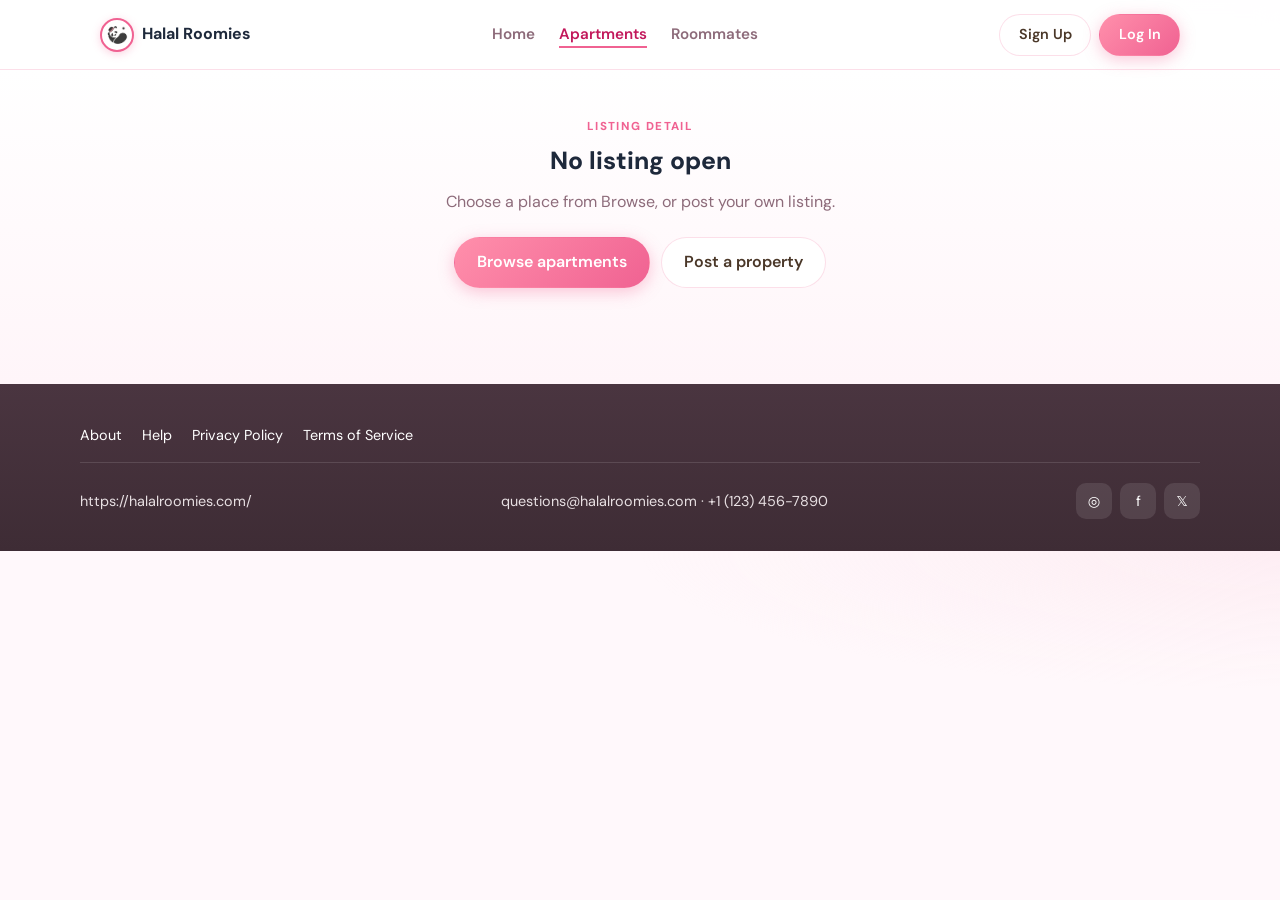
==== commit c338fa25: "Add Supabase listings with local SDK and photo upload Add Supabase listings with local SDK and photo" ====
--- a/apartment-detail.html
+++ b/apartment-detail.html
@@ -3,7 +3,7 @@
   <head>
     <meta charset="utf-8" />
     <meta name="viewport" content="width=device-width, initial-scale=1" />
-    <title>Croatian Old Villa — Halal Roomies</title>
+    <title>Listing detail — Halal Roomies</title>
     <link rel="preconnect" href="https://fonts.googleapis.com" />
     <link rel="preconnect" href="https://fonts.gstatic.com" crossorigin />
     <link
@@ -31,136 +31,152 @@
       </div>
     </header>
 
-    <section class="detail-hero" aria-labelledby="prop-title">
-      <div
-        class="hero__bg"
-        style="min-height: 320px; background-image: url('https://images.unsplash.com/photo-1600585154340-be6161a56a0c?w=1600&q=85')"
-      ></div>
-      <div class="hero__overlay" style="position: absolute; inset: 0"></div>
-      <div class="hero__inner" style="position: absolute; inset: 0; display: flex; align-items: flex-end; padding-bottom: 1.5rem">
-        <div style="flex: 1">
-          <h1 id="prop-title" class="page-title" style="color: #fff; text-shadow: 0 2px 12px rgba(0,0,0,0.35)">Croatian Old Villa</h1>
-          <p class="page-lead detail-hero__location">📍 Monaco, Umag, Croatia</p>
-        </div>
-        <div class="detail-hero__price">$1,550 / mo</div>
+    <section id="detail-placeholder" class="section section--tint" style="padding: 3rem 1rem">
+      <div class="form-shell" style="max-width: 28rem; margin: 0 auto; text-align: center">
+        <p class="section__eyebrow" style="justify-content: center">Listing detail</p>
+        <h1 id="detail-placeholder-title" class="section__title" style="margin-top: 0.35rem">No listing open</h1>
+        <p id="detail-placeholder-msg" class="page-lead" style="margin-top: 0.65rem; color: var(--text-muted); font-size: 1rem">
+          Choose a place from Browse, or post your own listing.
+        </p>
+        <div style="display: flex; flex-wrap: wrap; gap: 0.65rem; justify-content: center; margin-top: 1.35rem">
+          <a class="btn btn--primary btn--lg" href="apartments.html">Browse apartments</a>
+          <a class="btn btn--outline btn--lg" href="list-property.html">Post a property</a>
+        </div>
       </div>
     </section>
 
-    <div class="gallery">
-      <div class="gallery__main">
-        <img
-          src="https://images.unsplash.com/photo-1600210492486-724fe5c67fb0?w=900&q=80"
-          alt="Living area"
-          style="width: 100%; height: 100%; object-fit: cover; min-height: 280px"
-        />
+    <div id="detail-listing-body" hidden>
+      <section class="detail-hero" aria-labelledby="prop-title">
+        <div
+          id="detail-hero-bg"
+          class="hero__bg"
+          style="min-height: 320px; background-image: url('https://images.unsplash.com/photo-1600585154340-be6161a56a0c?w=1600&q=85')"
+        ></div>
+        <div class="hero__overlay" style="position: absolute; inset: 0"></div>
+        <div
+          class="hero__inner"
+          style="position: absolute; inset: 0; display: flex; align-items: flex-end; padding-bottom: 1.5rem"
+        >
+          <div style="flex: 1">
+            <h1 id="prop-title" class="page-title" style="color: #fff; text-shadow: 0 2px 12px rgba(0, 0, 0, 0.35)">
+              Croatian Old Villa
+            </h1>
+            <p id="detail-location" class="page-lead detail-hero__location">📍 Monaco, Umag, Croatia</p>
+          </div>
+          <div id="detail-price" class="detail-hero__price">$1,550 / mo</div>
+        </div>
+      </section>
+
+      <div class="gallery">
+        <div class="gallery__main">
+          <img
+            id="detail-gallery-hero"
+            src="https://images.unsplash.com/photo-1600210492486-724fe5c67fb0?w=900&q=80"
+            alt="Living area"
+            style="width: 100%; height: 100%; object-fit: cover; min-height: 280px"
+          />
+        </div>
+        <div id="detail-gallery-grid" class="gallery__grid">
+          <img src="https://images.unsplash.com/photo-1600607687644-c7171b42498f?w=600&q=80" alt="" />
+          <img src="https://images.unsplash.com/photo-1600047509807-ba8f99d2cdde?w=600&q=80" alt="" />
+          <img src="https://images.unsplash.com/photo-1600607688969-a5bfcd646154?w=600&q=80" alt="" />
+          <img src="https://images.unsplash.com/photo-1600573472550-8090b5e0745e?w=600&q=80" alt="" />
+        </div>
       </div>
-      <div class="gallery__grid">
-        <img src="https://images.unsplash.com/photo-1600607687644-c7171b42498f?w=600&q=80" alt="" />
-        <img src="https://images.unsplash.com/photo-1600047509807-ba8f99d2cdde?w=600&q=80" alt="" />
-        <img src="https://images.unsplash.com/photo-1600607688969-a5bfcd646154?w=600&q=80" alt="" />
-        <img src="https://images.unsplash.com/photo-1600573472550-8090b5e0745e?w=600&q=80" alt="" />
-      </div>
-    </div>
-
-    <section class="detail-section" aria-labelledby="detail-heading">
-      <h2 id="detail-heading" class="form-section-title detail-section__title">Property details</h2>
-      <div class="detail-layout">
-        <div class="detail-features">
-          <div class="feature-grid" role="list">
-            <div class="card detail-feature-card" style="padding: 1rem; text-align: center" role="listitem">
-              <div style="font-size: 1.5rem" aria-hidden="true">📐</div>
-              <p style="margin: 0.35rem 0 0; font-weight: 700">Layout</p>
-              <p style="margin: 0; font-size: 0.85rem; color: var(--text-muted)">Studio</p>
-            </div>
-            <div class="card detail-feature-card" style="padding: 1rem; text-align: center" role="listitem">
-              <div style="font-size: 1.5rem" aria-hidden="true">🛏</div>
-              <p style="margin: 0.35rem 0 0; font-weight: 700">Bedrooms</p>
-              <p style="margin: 0; font-size: 0.85rem; color: var(--text-muted)">2</p>
-            </div>
-            <div class="card detail-feature-card" style="padding: 1rem; text-align: center" role="listitem">
-              <div style="font-size: 1.5rem" aria-hidden="true">🛁</div>
-              <p style="margin: 0.35rem 0 0; font-weight: 700">Bathrooms</p>
-              <p style="margin: 0; font-size: 0.85rem; color: var(--text-muted)">2</p>
-            </div>
-            <div class="card detail-feature-card" style="padding: 1rem; text-align: center" role="listitem">
-              <div style="font-size: 1.5rem" aria-hidden="true">📅</div>
-              <p style="margin: 0.35rem 0 0; font-weight: 700">Available</p>
-              <p style="margin: 0; font-size: 0.85rem; color: var(--text-muted)">From May 1</p>
-            </div>
-            <div class="card detail-feature-card" style="padding: 1rem; text-align: center" role="listitem">
-              <div style="font-size: 1.5rem" aria-hidden="true">🪑</div>
-              <p style="margin: 0.35rem 0 0; font-weight: 700">Furniture</p>
-              <p style="margin: 0; font-size: 0.85rem; color: var(--text-muted)">Yes</p>
-            </div>
-            <div class="card detail-feature-card" style="padding: 1rem; text-align: center" role="listitem">
-              <div style="font-size: 1.5rem" aria-hidden="true">📄</div>
-              <p style="margin: 0.35rem 0 0; font-weight: 700">Lease term</p>
-              <p style="margin: 0; font-size: 0.85rem; color: var(--text-muted)">12 months</p>
+
+      <section class="detail-section" aria-labelledby="detail-heading">
+        <h2 id="detail-heading" class="form-section-title detail-section__title">Property details</h2>
+        <div class="detail-layout">
+          <div class="detail-features">
+            <div class="feature-grid" role="list">
+              <div class="card detail-feature-card" style="padding: 1rem; text-align: center" role="listitem">
+                <div style="font-size: 1.5rem" aria-hidden="true">📐</div>
+                <p style="margin: 0.35rem 0 0; font-weight: 700">Layout</p>
+                <p id="detail-val-type" style="margin: 0; font-size: 0.85rem; color: var(--text-muted)">Studio</p>
+              </div>
+              <div class="card detail-feature-card" style="padding: 1rem; text-align: center" role="listitem">
+                <div style="font-size: 1.5rem" aria-hidden="true">🛏</div>
+                <p style="margin: 0.35rem 0 0; font-weight: 700">Bedrooms</p>
+                <p id="detail-val-beds" style="margin: 0; font-size: 0.85rem; color: var(--text-muted)">2</p>
+              </div>
+              <div class="card detail-feature-card" style="padding: 1rem; text-align: center" role="listitem">
+                <div style="font-size: 1.5rem" aria-hidden="true">🛁</div>
+                <p style="margin: 0.35rem 0 0; font-weight: 700">Bathrooms</p>
+                <p id="detail-val-baths" style="margin: 0; font-size: 0.85rem; color: var(--text-muted)">2</p>
+              </div>
+              <div class="card detail-feature-card" style="padding: 1rem; text-align: center" role="listitem">
+                <div style="font-size: 1.5rem" aria-hidden="true">📅</div>
+                <p style="margin: 0.35rem 0 0; font-weight: 700">Available</p>
+                <p id="detail-val-start" style="margin: 0; font-size: 0.85rem; color: var(--text-muted)">From May 1</p>
+              </div>
+              <div class="card detail-feature-card" style="padding: 1rem; text-align: center" role="listitem">
+                <div style="font-size: 1.5rem" aria-hidden="true">🪑</div>
+                <p style="margin: 0.35rem 0 0; font-weight: 700">Furniture</p>
+                <p id="detail-val-furn" style="margin: 0; font-size: 0.85rem; color: var(--text-muted)">Yes</p>
+              </div>
+              <div class="card detail-feature-card" style="padding: 1rem; text-align: center" role="listitem">
+                <div style="font-size: 1.5rem" aria-hidden="true">📄</div>
+                <p style="margin: 0.35rem 0 0; font-weight: 700">Lease term</p>
+                <p id="detail-val-lease" style="margin: 0; font-size: 0.85rem; color: var(--text-muted)">12 months</p>
+              </div>
             </div>
           </div>
-        </div>
-
-        <div class="detail-middle">
-          <div class="detail-mini-grid" role="list">
-            <div class="card detail-feature-card" style="padding: 1rem; text-align: center" role="listitem">
-              <div style="font-size: 1.5rem" aria-hidden="true">📏</div>
-              <p style="margin: 0.35rem 0 0; font-weight: 700">Square feet</p>
-              <p style="margin: 0; font-size: 0.85rem; color: var(--text-muted)">1,240 sq ft</p>
+
+          <div class="detail-middle">
+            <aside class="card detail-landlord-card" aria-labelledby="landlord-card-title">
+              <h3 id="landlord-card-title" class="detail-landlord-card__title">Contact landlord</h3>
+              <div class="detail-landlord-card__body">
+                <div class="detail-landlord-row">
+                  <img
+                    id="detail-landlord-avatar"
+                    src="https://api.dicebear.com/9.x/adventurer/svg?seed=JohnSmith"
+                    alt=""
+                    width="80"
+                    height="80"
+                    style="border-radius: 50%; object-fit: cover; background: var(--bg-pink)"
+                  />
+                  <div>
+                    <p id="detail-landlord-name" style="margin: 0; font-weight: 800">John Smith</p>
+                    <p id="detail-landlord-email" style="margin: 0; font-size: 0.9rem; color: var(--text-muted)">john@example.com</p>
+                  </div>
+                </div>
+                <p id="detail-landlord-phone-line" style="margin: 0; font-size: 0.95rem">📞 +1 (555) 010-2030</p>
+                <a id="detail-landlord-mailto" class="btn btn--primary btn--block detail-landlord-cta" href="mailto:john@example.com"
+                  >Email landlord</a
+                >
+              </div>
+            </aside>
+          </div>
+
+          <aside class="card detail-side-card detail-map-card" aria-labelledby="map-risk-title">
+            <div class="detail-column-head">
+              <h3 id="map-risk-title" class="detail-side-card__title">Area safety heat map</h3>
+              <p class="detail-side-card__meta">Illustrative map for neighborhood context (not official crime data).</p>
             </div>
-            <div class="card detail-feature-card" style="padding: 1rem; text-align: center" role="listitem">
-              <div style="font-size: 1.5rem" aria-hidden="true">📅</div>
-              <p style="margin: 0.35rem 0 0; font-weight: 700">Year built</p>
-              <p style="margin: 0; font-size: 0.85rem; color: var(--text-muted)">2018</p>
-            </div>
-          </div>
-          <aside class="card detail-landlord-card" aria-labelledby="landlord-card-title">
-            <h3 id="landlord-card-title" class="detail-landlord-card__title">Contact landlord</h3>
-            <div class="detail-landlord-card__body">
-              <div class="detail-landlord-row">
-                <img
-                  src="https://images.unsplash.com/photo-1494790108377-be9c29b29330?w=120&q=80"
-                  alt=""
-                  width="64"
-                  height="64"
-                  style="border-radius: 50%; object-fit: cover"
-                />
-                <div>
-                  <p style="margin: 0; font-weight: 800">John Smith</p>
-                  <p style="margin: 0; font-size: 0.9rem; color: var(--text-muted)">john@example.com</p>
-                </div>
-              </div>
-              <p style="margin: 0; font-size: 0.95rem">📞 +1 (555) 010-2030</p>
-              <a class="btn btn--primary btn--block detail-landlord-cta" href="mailto:john@example.com">Email landlord</a>
+            <div class="detail-map-stack">
+              <div class="detail-map-frame">
+                <iframe
+                  id="detail-map-a"
+                  title="Street map near listing"
+                  loading="lazy"
+                  referrerpolicy="no-referrer-when-downgrade"
+                  src="https://www.google.com/maps?q=Umag%20Croatia&output=embed&hl=en&gl=us"
+                ></iframe>
+              </div>
+              <div class="detail-map-frame">
+                <iframe
+                  id="detail-map-b"
+                  title="Area overview map"
+                  loading="lazy"
+                  referrerpolicy="no-referrer-when-downgrade"
+                  src="https://www.google.com/maps?q=Monaco%20Croatia&output=embed&hl=en&gl=us"
+                ></iframe>
+              </div>
             </div>
           </aside>
         </div>
-
-        <aside class="card detail-side-card detail-map-card" aria-labelledby="map-risk-title">
-          <div class="detail-column-head">
-            <h3 id="map-risk-title" class="detail-side-card__title">Area safety heat map</h3>
-            <p class="detail-side-card__meta">Illustrative map for neighborhood context (not official crime data).</p>
-          </div>
-          <div class="detail-map-stack">
-            <div class="detail-map-frame">
-              <iframe
-                title="Street map near listing"
-                loading="lazy"
-                referrerpolicy="no-referrer-when-downgrade"
-                src="https://www.google.com/maps?q=Umag%20Croatia&output=embed&hl=en&gl=us"
-              ></iframe>
-            </div>
-            <div class="detail-map-frame">
-              <iframe
-                title="Area overview map"
-                loading="lazy"
-                referrerpolicy="no-referrer-when-downgrade"
-                src="https://www.google.com/maps?q=Monaco%20Croatia&output=embed&hl=en&gl=us"
-              ></iframe>
-            </div>
-          </div>
-        </aside>
-      </div>
-    </section>
+      </section>
+    </div>
 
     <footer class="site-footer">
       <div class="site-footer__inner">
@@ -181,5 +197,174 @@
         </div>
       </div>
     </footer>
+
+    <script>
+      window.HALAL_SUPABASE_CONFIG = {
+        url: "https://joecgybyakaylyprlzpi.supabase.co",
+        anonKey:
+          "eyJhbGciOiJIUzI1NiIsInR5cCI6IkpXVCJ9.eyJpc3MiOiJzdXBhYmFzZSIsInJlZiI6ImpvZWNneWJ5YWtheWx5cHJsenBpIiwicm9sZSI6ImFub24iLCJpYXQiOjE3ODEwMjkwNDAsImV4cCI6MjA5NjYwNTA0MH0.Iv1ty8s4FVV5TeOxOAkan5aNG9-B-NNC6inrrPuB9es",
+      };
+      window.HalalSupabase = {
+        BUCKET: "listing-photos",
+        isConfigured: function () {
+          var c = window.HALAL_SUPABASE_CONFIG;
+          return !!(c && c.url && c.anonKey);
+        },
+        isReady: function () {
+          return !!this.getClient();
+        },
+        getClient: function () {
+          if (!window.supabase || typeof window.supabase.createClient !== "function") return null;
+          if (!window._halalSupabaseClient) {
+            var c = window.HALAL_SUPABASE_CONFIG;
+            window._halalSupabaseClient = window.supabase.createClient(c.url, c.anonKey);
+          }
+          return window._halalSupabaseClient;
+        },
+      };
+    </script>
+    <script src="js/vendor/supabase.min.js?v=7"></script>
+    <script src="js/listings-store.js?v=7"></script>
+    <script src="js/listings-remote.js?v=7"></script>
+    <script>
+      (function () {
+        var params = new URLSearchParams(window.location.search);
+        var id = params.get("id");
+        var sample = params.get("sample") === "1";
+        var placeholder = document.getElementById("detail-placeholder");
+        var body = document.getElementById("detail-listing-body");
+        var msg = document.getElementById("detail-placeholder-msg");
+        var titleEl = document.getElementById("detail-placeholder-title");
+
+        function showListingBody() {
+          placeholder.hidden = true;
+          body.hidden = false;
+        }
+
+        function showPlaceholder(notFound) {
+          placeholder.hidden = false;
+          body.hidden = true;
+          if (notFound) {
+            titleEl.textContent = "Listing not found";
+            msg.textContent = "That listing may have been removed or the link is invalid.";
+          }
+        }
+
+        function renderListing(L) {
+        showListingBody();
+        document.title = L.title + " — Halal Roomies";
+        document.getElementById("prop-title").textContent = L.title;
+        document.getElementById("detail-location").textContent = "📍 " + (L.location || "—");
+        var priceEl = document.getElementById("detail-price");
+        priceEl.textContent = HalalRoomiesListings.formatRent(L).replace(" / month", " / mo");
+
+        var coverUrl = HalalRoomiesListings.primaryImageUrl(L);
+        var galleryUrls =
+          L.images && L.images.length ? L.images : coverUrl ? [coverUrl] : [];
+
+        var heroBg = document.getElementById("detail-hero-bg");
+        if (heroBg && coverUrl) {
+          heroBg.style.backgroundImage =
+            "url('" + coverUrl.replace(/\\/g, "\\\\").replace(/'/g, "\\'") + "')";
+        }
+
+        var gHero = document.getElementById("detail-gallery-hero");
+        if (gHero && galleryUrls.length) {
+          gHero.src = galleryUrls[0];
+          gHero.alt = L.title || "Property photo";
+        }
+
+        var gGrid = document.getElementById("detail-gallery-grid");
+        if (gGrid) {
+          gGrid.innerHTML = "";
+          var extras = galleryUrls.length > 1 ? galleryUrls.slice(1) : galleryUrls;
+          extras.forEach(function (url, i) {
+            var im = document.createElement("img");
+            im.src = url;
+            im.alt = (L.title || "Property") + " photo " + (i + 2);
+            gGrid.appendChild(im);
+          });
+        }
+
+        var avatarEl = document.getElementById("detail-landlord-avatar");
+        if (avatarEl) {
+          avatarEl.src =
+            L.landlordAvatarUrl ||
+            HalalRoomiesListings.landlordAvatarUrl(L.landlord || L.lemail || L.id);
+        }
+
+        document.getElementById("detail-val-type").textContent = L.type || "—";
+        document.getElementById("detail-val-beds").textContent = L.beds || "—";
+        document.getElementById("detail-val-baths").textContent = L.baths || "—";
+        var startTxt = L.start
+          ? "From " +
+            new Date(L.start + "T12:00:00").toLocaleDateString(undefined, {
+              month: "short",
+              day: "numeric",
+              year: "numeric",
+            })
+          : "Not specified";
+        document.getElementById("detail-val-start").textContent = startTxt;
+        document.getElementById("detail-val-furn").textContent = L.furn === "no" ? "No" : "Yes";
+        document.getElementById("detail-val-lease").textContent = L.lease || "—";
+
+        var lm = document.getElementById("detail-landlord-mailto");
+        document.getElementById("detail-landlord-name").textContent = L.landlord || "Not provided";
+        var emailEl = document.getElementById("detail-landlord-email");
+        if (L.lemail) {
+          emailEl.textContent = L.lemail;
+          lm.href = "mailto:" + L.lemail;
+          lm.style.display = "";
+        } else {
+          emailEl.textContent = "—";
+          lm.style.display = "none";
+        }
+        var phoneLine = document.getElementById("detail-landlord-phone-line");
+        phoneLine.textContent = L.phone ? "📞 " + L.phone : "Phone not provided";
+
+        var q = (L.location || L.title || "").trim();
+        if (q && document.getElementById("detail-map-a")) {
+          var encoded = encodeURIComponent(q);
+          document.getElementById("detail-map-a").src =
+            "https://www.google.com/maps?q=" + encoded + "&output=embed&hl=en&gl=us";
+          document.getElementById("detail-map-b").src =
+            "https://www.google.com/maps?q=" + encoded + "&output=embed&hl=en&gl=us";
+        }
+        }
+
+        if (sample) {
+          showListingBody();
+          document.title = "Sample listing — Halal Roomies";
+          var sampleAvatar = document.getElementById("detail-landlord-avatar");
+          if (sampleAvatar && window.HalalRoomiesListings) {
+            sampleAvatar.src = HalalRoomiesListings.landlordAvatarUrl("John Smith");
+          }
+          return;
+        }
+
+        if (!id) {
+          showPlaceholder(false);
+          return;
+        }
+
+        if (!window.HalalRoomiesListings || !HalalRoomiesListings.getByIdAsync) {
+          showPlaceholder(true);
+          return;
+        }
+
+        HalalRoomiesListings.getByIdAsync(id)
+          .then(function (L) {
+            if (!L) {
+              showPlaceholder(true);
+              return;
+            }
+            renderListing(L);
+          })
+          .catch(function (err) {
+            console.error(err);
+            showPlaceholder(true);
+          });
+      })();
+    </script>
   </body>
 </html>
--- a/css/styles.css
+++ b/css/styles.css
@@ -887,27 +887,20 @@
   height: 100%;
   display: flex;
   flex-direction: column;
-  gap: 0.85rem;
-}
-
-.detail-mini-grid {
-  display: grid;
-  grid-template-columns: 1fr 1fr;
-  gap: 1rem;
-  flex-shrink: 0;
 }
 
 .detail-landlord-card {
   flex: 1;
   min-height: 0;
+  height: 100%;
   display: flex;
   flex-direction: column;
-  padding: 1rem 1.15rem 1.1rem;
+  padding: 1.35rem 1.4rem 1.5rem;
 }
 
 .detail-landlord-card__title {
-  margin: 0 0 0.65rem;
-  font-size: 1.05rem;
+  margin: 0 0 1rem;
+  font-size: 1.15rem;
   font-weight: 800;
   color: var(--navy);
 }
@@ -916,18 +909,33 @@
   flex: 1;
   display: flex;
   flex-direction: column;
-  gap: 0.6rem;
+  justify-content: center;
+  gap: 1.1rem;
   min-height: 0;
 }
 
 .detail-landlord-row {
   display: flex;
-  gap: 1rem;
+  gap: 1.15rem;
   align-items: center;
+}
+
+.detail-landlord-card .detail-landlord-row img {
+  width: 80px;
+  height: 80px;
+}
+
+.detail-landlord-card .detail-landlord-row p:first-of-type {
+  font-size: 1.1rem;
+}
+
+.detail-landlord-card #detail-landlord-phone-line {
+  font-size: 1.02rem;
 }
 
 .detail-landlord-cta {
   margin-top: auto;
+  padding-top: 0.5rem;
 }
 
 .detail-side-card.detail-map-card {
@@ -1114,6 +1122,82 @@
   color: var(--text-muted);
   cursor: pointer;
   background: #fffafc;
+  text-align: center;
+  line-height: 1.35;
+  transition: border-color 0.15s, background 0.15s;
+}
+
+.upload-circle:hover {
+  border-color: var(--accent);
+  background: var(--bg-pink);
+}
+
+.property-photos__hint {
+  margin: 0 0 0.85rem;
+  font-size: 0.88rem;
+  color: var(--text-muted);
+  line-height: 1.45;
+}
+
+.property-photos {
+  display: flex;
+  flex-wrap: wrap;
+  gap: 1rem;
+  align-items: flex-start;
+}
+
+.property-photos__upload {
+  flex-shrink: 0;
+  margin: 0;
+}
+
+.property-photos__upload-text {
+  pointer-events: none;
+  padding: 0 0.35rem;
+}
+
+.property-photos__preview-grid {
+  display: flex;
+  flex-wrap: wrap;
+  gap: 0.65rem;
+  flex: 1;
+  min-width: 0;
+}
+
+.property-photos__thumb {
+  position: relative;
+  width: 88px;
+  height: 88px;
+  border-radius: var(--radius-sm);
+  overflow: hidden;
+  border: 1px solid var(--border);
+  box-shadow: var(--shadow-sm);
+}
+
+.property-photos__thumb img {
+  width: 100%;
+  height: 100%;
+  object-fit: cover;
+}
+
+.property-photos__remove {
+  position: absolute;
+  top: 0.2rem;
+  right: 0.2rem;
+  width: 1.5rem;
+  height: 1.5rem;
+  border: none;
+  border-radius: 50%;
+  background: rgba(30, 41, 59, 0.75);
+  color: #fff;
+  font-size: 1rem;
+  line-height: 1;
+  cursor: pointer;
+  padding: 0;
+}
+
+.property-photos__remove:hover {
+  background: var(--accent-dark);
 }
 
 .segmented {
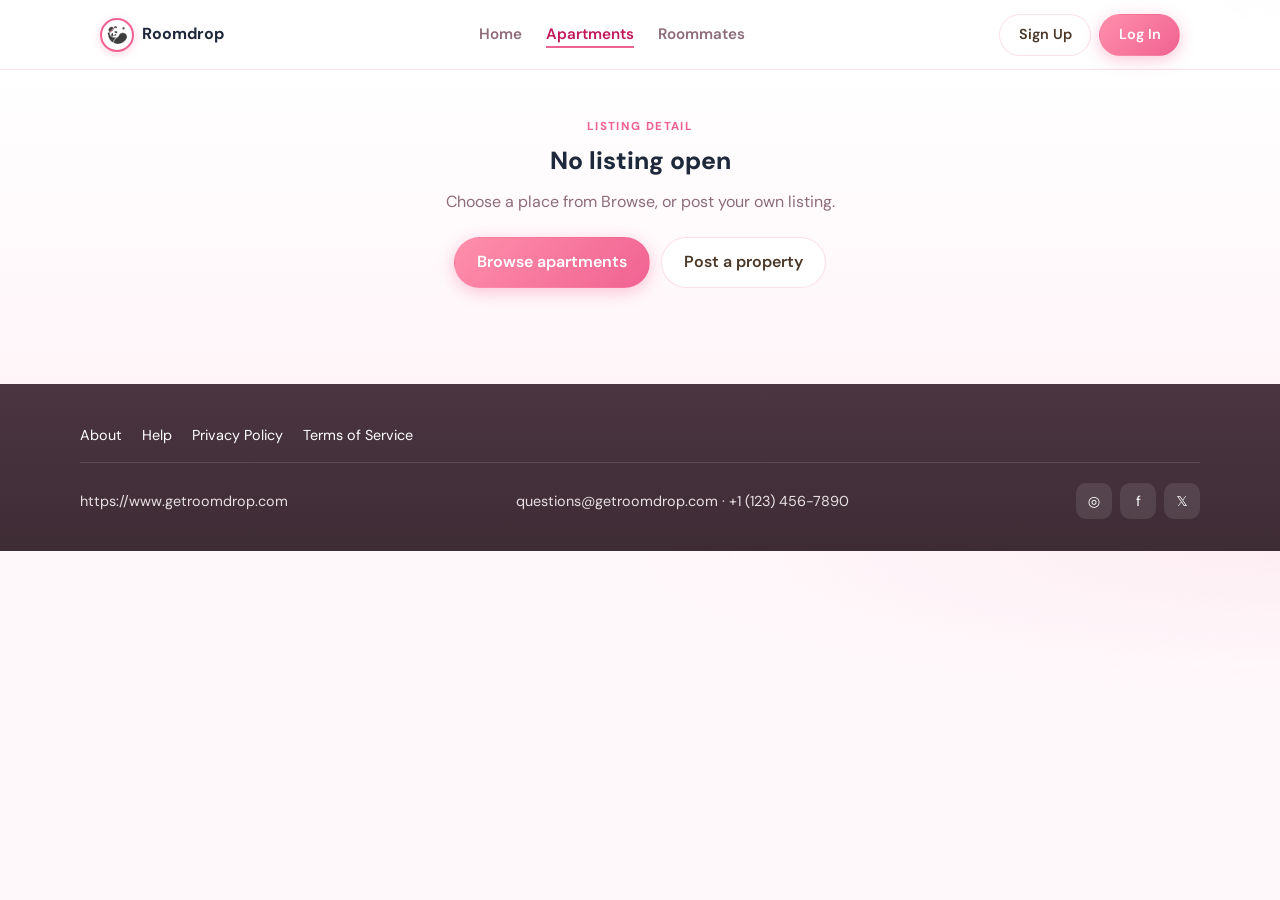
==== commit 9f9fae4f: "Rebrand to Roomdrop and ship auth plus roommate browse updates. Add Supabase auth, listing user trac" ====
--- a/apartment-detail.html
+++ b/apartment-detail.html
@@ -3,7 +3,7 @@
   <head>
     <meta charset="utf-8" />
     <meta name="viewport" content="width=device-width, initial-scale=1" />
-    <title>Listing detail — Halal Roomies</title>
+    <title>Listing detail — Roomdrop</title>
     <link rel="preconnect" href="https://fonts.googleapis.com" />
     <link rel="preconnect" href="https://fonts.gstatic.com" crossorigin />
     <link
@@ -17,7 +17,7 @@
       <div class="site-header__inner">
         <a class="logo" href="index.html">
           <img class="logo__mark" src="images/guide-mascot.png" width="34" height="34" alt="" />
-          Halal Roomies
+          Roomdrop
         </a>
         <nav class="nav-main" aria-label="Primary">
           <a href="index.html">Home</a>
@@ -123,24 +123,36 @@
           </div>
 
           <div class="detail-middle">
+            <div class="feature-grid detail-middle-features" role="list">
+              <div class="card detail-feature-card" style="padding: 1rem; text-align: center" role="listitem">
+                <div style="font-size: 1.5rem" aria-hidden="true">🏠</div>
+                <p style="margin: 0.35rem 0 0; font-weight: 700">Entire rental</p>
+                <p id="detail-val-entire-rent" style="margin: 0; font-size: 0.85rem; color: var(--text-muted)">Yes</p>
+              </div>
+              <div class="card detail-feature-card" style="padding: 1rem; text-align: center" role="listitem">
+                <div style="font-size: 1.5rem" aria-hidden="true">👤</div>
+                <p style="margin: 0.35rem 0 0; font-weight: 700">Roommate</p>
+                <p id="detail-val-roommate-gender" style="margin: 0; font-size: 0.85rem; color: var(--text-muted)">Any</p>
+              </div>
+            </div>
             <aside class="card detail-landlord-card" aria-labelledby="landlord-card-title">
               <h3 id="landlord-card-title" class="detail-landlord-card__title">Contact landlord</h3>
               <div class="detail-landlord-card__body">
                 <div class="detail-landlord-row">
                   <img
                     id="detail-landlord-avatar"
+                    class="detail-landlord-avatar"
                     src="https://api.dicebear.com/9.x/adventurer/svg?seed=JohnSmith"
                     alt=""
-                    width="80"
-                    height="80"
-                    style="border-radius: 50%; object-fit: cover; background: var(--bg-pink)"
+                    width="56"
+                    height="56"
                   />
-                  <div>
-                    <p id="detail-landlord-name" style="margin: 0; font-weight: 800">John Smith</p>
-                    <p id="detail-landlord-email" style="margin: 0; font-size: 0.9rem; color: var(--text-muted)">john@example.com</p>
+                  <div class="detail-landlord-info">
+                    <p id="detail-landlord-name" class="detail-landlord-name">John Smith</p>
+                    <p id="detail-landlord-email" class="detail-landlord-email">john@example.com</p>
                   </div>
                 </div>
-                <p id="detail-landlord-phone-line" style="margin: 0; font-size: 0.95rem">📞 +1 (555) 010-2030</p>
+                <p id="detail-landlord-phone-line" class="detail-landlord-phone">📞 +1 (555) 010-2030</p>
                 <a id="detail-landlord-mailto" class="btn btn--primary btn--block detail-landlord-cta" href="mailto:john@example.com"
                   >Email landlord</a
                 >
@@ -187,8 +199,8 @@
           <a href="#">Terms of Service</a>
         </nav>
         <div class="footer-bottom">
-          <div>https://halalroomies.com/</div>
-          <div>questions@halalroomies.com · +1 (123) 456-7890</div>
+          <div>https://www.getroomdrop.com</div>
+          <div>questions@getroomdrop.com · +1 (123) 456-7890</div>
           <div class="social" aria-label="Social">
             <a href="#" aria-label="Instagram">◎</a>
             <a href="#" aria-label="Facebook">f</a>
@@ -198,34 +210,12 @@
       </div>
     </footer>
 
-    <script>
-      window.HALAL_SUPABASE_CONFIG = {
-        url: "https://joecgybyakaylyprlzpi.supabase.co",
-        anonKey:
-          "eyJhbGciOiJIUzI1NiIsInR5cCI6IkpXVCJ9.eyJpc3MiOiJzdXBhYmFzZSIsInJlZiI6ImpvZWNneWJ5YWtheWx5cHJsenBpIiwicm9sZSI6ImFub24iLCJpYXQiOjE3ODEwMjkwNDAsImV4cCI6MjA5NjYwNTA0MH0.Iv1ty8s4FVV5TeOxOAkan5aNG9-B-NNC6inrrPuB9es",
-      };
-      window.HalalSupabase = {
-        BUCKET: "listing-photos",
-        isConfigured: function () {
-          var c = window.HALAL_SUPABASE_CONFIG;
-          return !!(c && c.url && c.anonKey);
-        },
-        isReady: function () {
-          return !!this.getClient();
-        },
-        getClient: function () {
-          if (!window.supabase || typeof window.supabase.createClient !== "function") return null;
-          if (!window._halalSupabaseClient) {
-            var c = window.HALAL_SUPABASE_CONFIG;
-            window._halalSupabaseClient = window.supabase.createClient(c.url, c.anonKey);
-          }
-          return window._halalSupabaseClient;
-        },
-      };
-    </script>
-    <script src="js/vendor/supabase.min.js?v=7"></script>
-    <script src="js/listings-store.js?v=7"></script>
-    <script src="js/listings-remote.js?v=7"></script>
+    <script src="js/vendor/supabase.min.js?v=8"></script>
+    <script src="js/supabase-init.js?v=8"></script>
+    <script src="js/auth.js?v=9"></script>
+    <script src="js/header-auth.js?v=9"></script>
+    <script src="js/listings-store.js?v=8"></script>
+    <script src="js/listings-remote.js?v=8"></script>
     <script>
       (function () {
         var params = new URLSearchParams(window.location.search);
@@ -252,7 +242,7 @@
 
         function renderListing(L) {
         showListingBody();
-        document.title = L.title + " — Halal Roomies";
+        document.title = L.title + " — Roomdrop";
         document.getElementById("prop-title").textContent = L.title;
         document.getElementById("detail-location").textContent = "📍 " + (L.location || "—");
         var priceEl = document.getElementById("detail-price");
@@ -308,6 +298,20 @@
         document.getElementById("detail-val-furn").textContent = L.furn === "no" ? "No" : "Yes";
         document.getElementById("detail-val-lease").textContent = L.lease || "—";
 
+        var entireRentEl = document.getElementById("detail-val-entire-rent");
+        if (entireRentEl) {
+          entireRentEl.textContent = L.entireRent === "no" ? "No (shared)" : "Yes";
+        }
+        var genderEl = document.getElementById("detail-val-roommate-gender");
+        if (genderEl) {
+          if (L.entireRent === "no") {
+            var genderLabels = { male: "Male", female: "Female", any: "Any" };
+            genderEl.textContent = genderLabels[L.roommateGender] || "Any";
+          } else {
+            genderEl.textContent = "N/A";
+          }
+        }
+
         var lm = document.getElementById("detail-landlord-mailto");
         document.getElementById("detail-landlord-name").textContent = L.landlord || "Not provided";
         var emailEl = document.getElementById("detail-landlord-email");
@@ -334,7 +338,7 @@
 
         if (sample) {
           showListingBody();
-          document.title = "Sample listing — Halal Roomies";
+          document.title = "Sample listing — Roomdrop";
           var sampleAvatar = document.getElementById("detail-landlord-avatar");
           if (sampleAvatar && window.HalalRoomiesListings) {
             sampleAvatar.src = HalalRoomiesListings.landlordAvatarUrl("John Smith");
--- a/css/styles.css
+++ b/css/styles.css
@@ -1,4 +1,4 @@
-/* Halal Roomies — light pink / white, shared styles */
+/* Roomdrop — light pink / white, shared styles */
 
 :root {
   --bg: #fff8fb;
@@ -167,6 +167,24 @@
 .header-actions {
   display: flex;
   gap: 0.5rem;
+  align-items: center;
+}
+
+.header-actions__user {
+  display: inline-flex;
+  align-items: center;
+  line-height: 0;
+}
+
+.header-actions__avatar {
+  flex-shrink: 0;
+  width: 34px;
+  height: 34px;
+  border-radius: 50%;
+  object-fit: cover;
+  background: var(--bg-pink);
+  border: 2px solid rgba(255, 255, 255, 0.9);
+  box-shadow: 0 2px 8px rgba(0, 0, 0, 0.08);
 }
 
 /* ---------- Buttons ---------- */
@@ -852,90 +870,141 @@
 
 .detail-layout {
   display: grid;
-  grid-template-columns: minmax(0, 1.2fr) minmax(0, 0.95fr) minmax(0, 1fr);
-  gap: 1.25rem;
+  grid-template-columns:
+    minmax(0, 0.6fr) minmax(0, 0.6fr) minmax(0, 0.475fr) minmax(0, 0.475fr)
+    minmax(0, 1fr);
+  grid-template-rows: repeat(3, auto);
+  gap: 1rem;
   align-items: stretch;
 }
 
-/* Grid items need min-height:0 so nested flex/map content can shrink; height:100% fills the row for bottom alignment */
-.detail-layout > .detail-features,
-.detail-layout > .detail-middle,
+.detail-features,
+.detail-middle {
+  display: contents;
+}
+
+.detail-features .feature-grid,
+.detail-middle-features {
+  display: contents;
+}
+
+.detail-features .feature-grid > :nth-child(1) {
+  grid-column: 1;
+  grid-row: 1;
+}
+
+.detail-features .feature-grid > :nth-child(2) {
+  grid-column: 2;
+  grid-row: 1;
+}
+
+.detail-features .feature-grid > :nth-child(3) {
+  grid-column: 1;
+  grid-row: 2;
+}
+
+.detail-features .feature-grid > :nth-child(4) {
+  grid-column: 2;
+  grid-row: 2;
+}
+
+.detail-features .feature-grid > :nth-child(5) {
+  grid-column: 1;
+  grid-row: 3;
+}
+
+.detail-features .feature-grid > :nth-child(6) {
+  grid-column: 2;
+  grid-row: 3;
+}
+
+.detail-middle-features > :nth-child(1) {
+  grid-column: 3;
+  grid-row: 1;
+}
+
+.detail-middle-features > :nth-child(2) {
+  grid-column: 4;
+  grid-row: 1;
+}
+
 .detail-layout > .detail-map-card {
+  grid-column: 5;
+  grid-row: 1 / -1;
   min-height: 0;
   align-self: stretch;
 }
 
-.detail-layout > .detail-middle,
-.detail-layout > .detail-map-card {
+.detail-middle-features {
+  grid-template-columns: 1fr 1fr;
+}
+
+.detail-landlord-card {
+  grid-column: 3 / 5;
+  grid-row: 2 / 4;
   height: 100%;
-}
-
-.detail-features {
-  min-height: 100%;
-  height: 100%;
+  align-self: stretch;
   display: flex;
   flex-direction: column;
-}
-
-.detail-features .feature-grid {
-  flex: 1;
-  align-content: start;
-}
-
-.detail-middle {
-  min-height: 0;
-  height: 100%;
-  display: flex;
-  flex-direction: column;
-}
-
-.detail-landlord-card {
+  justify-content: flex-start;
+  padding: 1.25rem 1.35rem 1.35rem;
+}
+
+.detail-landlord-card__title {
+  margin: 0 0 1rem;
+  font-size: 1.05rem;
+  font-weight: 800;
+  color: var(--navy);
+}
+
+.detail-landlord-card__body {
   flex: 1;
   min-height: 0;
-  height: 100%;
   display: flex;
   flex-direction: column;
-  padding: 1.35rem 1.4rem 1.5rem;
-}
-
-.detail-landlord-card__title {
-  margin: 0 0 1rem;
-  font-size: 1.15rem;
+  justify-content: flex-start;
+}
+
+.detail-landlord-row {
+  display: flex;
+  gap: 0.85rem;
+  align-items: center;
+}
+
+.detail-landlord-avatar {
+  flex-shrink: 0;
+  width: 56px;
+  height: 56px;
+  border-radius: 50%;
+  object-fit: cover;
+  background: var(--bg-pink);
+}
+
+.detail-landlord-name {
+  margin: 0;
+  font-size: 1rem;
   font-weight: 800;
+  line-height: 1.3;
   color: var(--navy);
 }
 
-.detail-landlord-card__body {
-  flex: 1;
-  display: flex;
-  flex-direction: column;
-  justify-content: center;
-  gap: 1.1rem;
-  min-height: 0;
-}
-
-.detail-landlord-row {
-  display: flex;
-  gap: 1.15rem;
-  align-items: center;
-}
-
-.detail-landlord-card .detail-landlord-row img {
-  width: 80px;
-  height: 80px;
-}
-
-.detail-landlord-card .detail-landlord-row p:first-of-type {
-  font-size: 1.1rem;
-}
-
-.detail-landlord-card #detail-landlord-phone-line {
-  font-size: 1.02rem;
+.detail-landlord-email {
+  margin: 0.2rem 0 0;
+  font-size: 0.9rem;
+  line-height: 1.35;
+  color: var(--text-muted);
+}
+
+.detail-landlord-phone {
+  margin: 1rem 0 0;
+  font-size: 0.95rem;
+  line-height: 1.4;
+  color: var(--text);
 }
 
 .detail-landlord-cta {
   margin-top: auto;
-  padding-top: 0.5rem;
+  padding-top: 1.25rem;
 }
 
 .detail-side-card.detail-map-card {
@@ -993,10 +1062,47 @@
 @media (max-width: 1024px) {
   .detail-layout {
     grid-template-columns: 1fr 1fr;
+    grid-template-rows: auto;
+  }
+
+  .detail-features,
+  .detail-middle {
+    display: block;
+  }
+
+  .detail-features .feature-grid,
+  .detail-middle-features {
+    display: grid;
+    grid-template-columns: repeat(auto-fill, minmax(140px, 1fr));
+    gap: 1rem;
+  }
+
+  .detail-features .feature-grid > *,
+  .detail-middle-features > *,
+  .detail-landlord-card {
+    grid-column: auto;
+    grid-row: auto;
   }
 
   .detail-features {
     grid-column: 1 / -1;
+  }
+
+  .detail-middle {
+    display: flex;
+    flex-direction: column;
+    gap: 0.6rem;
+    grid-column: 1;
+  }
+
+  .detail-landlord-card {
+    height: auto;
+    justify-content: flex-start;
+  }
+
+  .detail-layout > .detail-map-card {
+    grid-column: 2;
+    grid-row: 2;
   }
 }
 
@@ -1011,6 +1117,15 @@
 
   .detail-features {
     grid-column: auto;
+  }
+
+  .detail-middle {
+    grid-column: auto;
+  }
+
+  .detail-layout > .detail-map-card {
+    grid-column: auto;
+    grid-row: auto;
   }
 }
 
@@ -1400,6 +1515,63 @@
   padding-top: 2rem;
 }
 
+.roommate-browse-direct {
+  max-width: var(--max);
+}
+
+.roommate-browse-direct__grid {
+  display: grid;
+  grid-template-columns: repeat(4, minmax(0, 1fr));
+  gap: 1rem;
+  max-width: none;
+  margin: 0;
+}
+
+.roommate-browse-direct__grid .match-mini-card {
+  margin-bottom: 0;
+  padding: 0.8rem;
+}
+
+.roommate-browse-direct__grid .match-mini-card__head {
+  justify-content: flex-start;
+}
+
+.roommate-browse-direct__grid .match-mini-card__person .avatar {
+  width: 44px;
+  height: 44px;
+}
+
+.roommate-browse-direct__grid .match-mini-card__name {
+  font-size: 0.95rem;
+}
+
+.roommate-browse-direct__grid .card__meta {
+  font-size: 0.78rem;
+  line-height: 1.35;
+}
+
+.roommate-browse-direct__grid .card__tags {
+  margin-top: 0.6rem;
+}
+
+.roommate-browse-direct__grid .roommate-card__email {
+  margin-top: 0.5rem;
+  font-size: 0.72rem;
+  word-break: break-all;
+}
+
+@media (max-width: 1100px) {
+  .roommate-browse-direct__grid {
+    grid-template-columns: repeat(2, minmax(0, 1fr));
+  }
+}
+
+@media (max-width: 640px) {
+  .roommate-browse-direct__grid {
+    grid-template-columns: 1fr;
+  }
+}
+
 @media (max-width: 980px) {
   .match-long-grid {
     grid-template-columns: 1fr;
@@ -1474,6 +1646,15 @@
   padding: 1.5rem;
 }
 
+.auth-error {
+  margin: 0 0 1rem;
+  padding: 0.65rem 0.85rem;
+  border-radius: var(--radius, 12px);
+  background: #f8d7da;
+  color: #842029;
+  font-size: 0.9rem;
+}
+
 .divider {
   display: flex;
   align-items: center;
@@ -1525,30 +1706,6 @@
   .match-score {
     margin: 0 auto;
   }
-}
-
-/* Partners */
-.partners-strip {
-  padding: 2rem 1.25rem;
-  background: linear-gradient(180deg, #fff 0%, #fce4ec 100%);
-  border-top: 1px solid var(--border);
-}
-
-.partners-strip__inner {
-  max-width: var(--max);
-  margin: 0 auto;
-  text-align: center;
-}
-
-.partners-strip__logos {
-  display: flex;
-  flex-wrap: wrap;
-  justify-content: center;
-  gap: 1.5rem 2.5rem;
-  font-weight: 800;
-  font-size: 0.82rem;
-  letter-spacing: 0.06em;
-  color: var(--text-muted);
 }
 
 /* Footer */
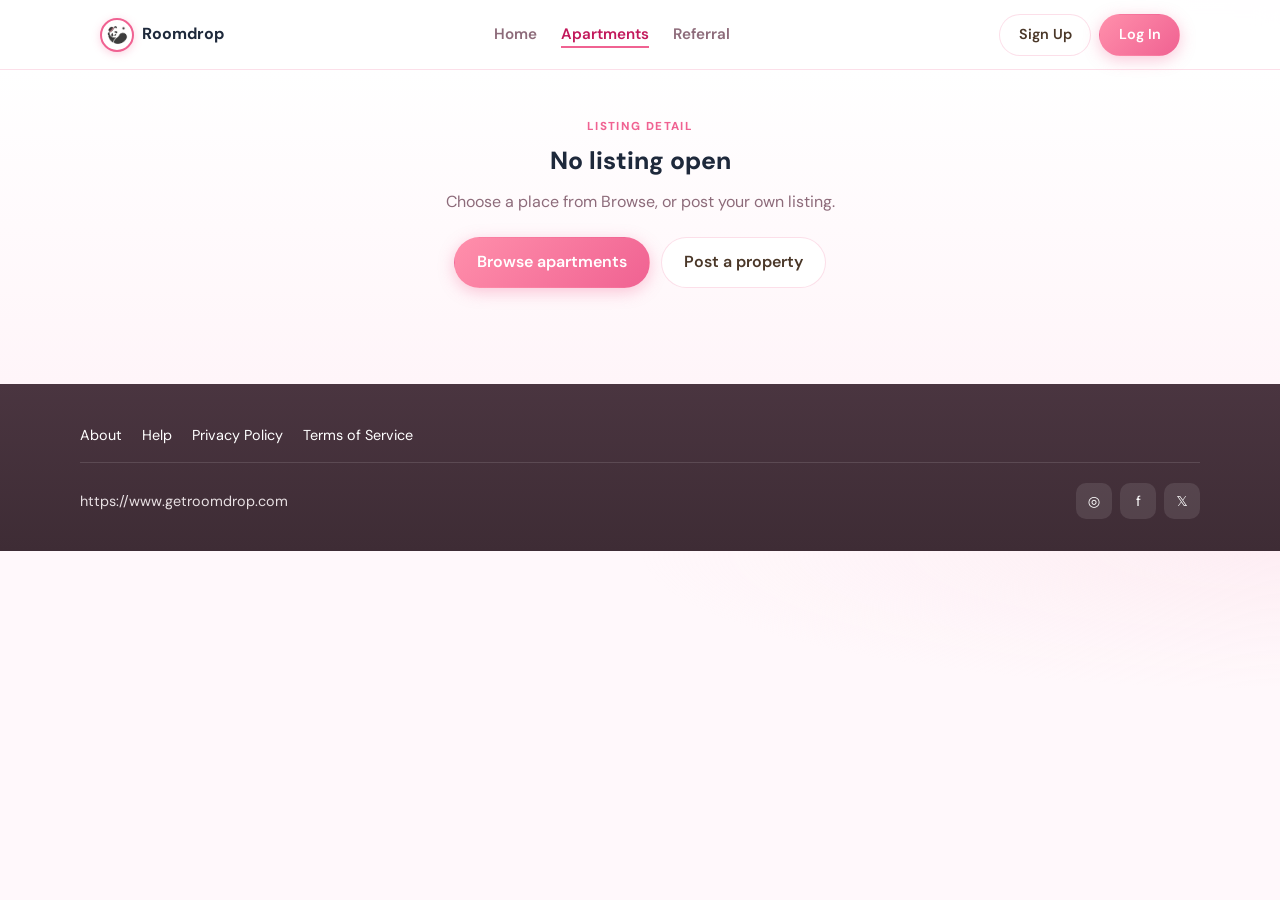
==== commit b2e59974: "Add referral backend, map updates, and footer cleanup" ====
--- a/apartment-detail.html
+++ b/apartment-detail.html
@@ -22,7 +22,7 @@
         <nav class="nav-main" aria-label="Primary">
           <a href="index.html">Home</a>
           <a href="apartments.html" aria-current="page">Apartments</a>
-          <a href="roommate-matching.html">Roommates</a>
+          <a href="roommate-matching.html">Referral</a>
         </nav>
         <div class="header-actions">
           <a class="btn btn--outline" href="signup.html">Sign Up</a>
@@ -160,28 +160,19 @@
             </aside>
           </div>
 
-          <aside class="card detail-side-card detail-map-card" aria-labelledby="map-risk-title">
+          <aside class="card detail-side-card detail-map-card" aria-labelledby="map-location-title">
             <div class="detail-column-head">
-              <h3 id="map-risk-title" class="detail-side-card__title">Area safety heat map</h3>
-              <p class="detail-side-card__meta">Illustrative map for neighborhood context (not official crime data).</p>
+              <h3 id="map-location-title" class="detail-side-card__title">Location</h3>
+              <p class="detail-side-card__meta">Approximate spot based on the listing address.</p>
             </div>
             <div class="detail-map-stack">
               <div class="detail-map-frame">
                 <iframe
-                  id="detail-map-a"
+                  id="detail-map"
                   title="Street map near listing"
                   loading="lazy"
                   referrerpolicy="no-referrer-when-downgrade"
                   src="https://www.google.com/maps?q=Umag%20Croatia&output=embed&hl=en&gl=us"
-                ></iframe>
-              </div>
-              <div class="detail-map-frame">
-                <iframe
-                  id="detail-map-b"
-                  title="Area overview map"
-                  loading="lazy"
-                  referrerpolicy="no-referrer-when-downgrade"
-                  src="https://www.google.com/maps?q=Monaco%20Croatia&output=embed&hl=en&gl=us"
                 ></iframe>
               </div>
             </div>
@@ -200,7 +191,6 @@
         </nav>
         <div class="footer-bottom">
           <div>https://www.getroomdrop.com</div>
-          <div>questions@getroomdrop.com · +1 (123) 456-7890</div>
           <div class="social" aria-label="Social">
             <a href="#" aria-label="Instagram">◎</a>
             <a href="#" aria-label="Facebook">f</a>
@@ -327,12 +317,12 @@
         phoneLine.textContent = L.phone ? "📞 " + L.phone : "Phone not provided";
 
         var q = (L.location || L.title || "").trim();
-        if (q && document.getElementById("detail-map-a")) {
-          var encoded = encodeURIComponent(q);
-          document.getElementById("detail-map-a").src =
-            "https://www.google.com/maps?q=" + encoded + "&output=embed&hl=en&gl=us";
-          document.getElementById("detail-map-b").src =
-            "https://www.google.com/maps?q=" + encoded + "&output=embed&hl=en&gl=us";
+        if (q) {
+          var mapEl = document.getElementById("detail-map");
+          if (mapEl) {
+            mapEl.src =
+              "https://www.google.com/maps?q=" + encodeURIComponent(q) + "&output=embed&hl=en&gl=us";
+          }
         }
         }
 
--- a/css/styles.css
+++ b/css/styles.css
@@ -249,20 +249,28 @@
 /* ---------- Hero (landing) ---------- */
 .hero-page {
   position: relative;
+  --hero-gutter: 1.25rem;
+}
+
+.hero-page .site-header__inner,
+.hero-page .hero__inner {
+  padding-left: var(--hero-gutter);
+  padding-right: var(--hero-gutter);
 }
 
 .hero {
   position: relative;
-  min-height: min(78vh, 720px);
-  display: flex;
-  align-items: flex-end;
+  min-height: min(48vh, 420px);
+  display: flex;
+  flex-direction: column;
+  justify-content: flex-end;
 }
 
 .hero__bg {
   position: absolute;
   inset: 0;
   background-size: cover;
-  background-position: center;
+  background-position: center 55%;
 }
 
 .hero__overlay {
@@ -281,14 +289,76 @@
   z-index: 2;
   max-width: var(--max);
   margin: 0 auto;
-  padding: 5.5rem 1.25rem 3rem;
+  margin-top: 3.75rem;
+  padding: 0 1.25rem 1.75rem;
   width: 100%;
+  box-sizing: border-box;
+}
+
+.hero__content--landing {
+  display: flex;
+  flex-direction: column;
+  align-items: flex-start;
+  text-align: left;
+  margin: 0;
+  padding: 0;
+  width: 100%;
+}
+
+.hero__content--landing .hero__kicker,
+.hero__content--landing .hero__title,
+.hero__content--landing .hero__lead,
+.hero__content--landing .hero-cta-row,
+.hero__content--landing .trust-row {
+  margin-left: 0;
+  padding-left: 0;
+  align-self: flex-start;
+}
+
+.hero__content--landing .hero__title {
+  font-size: clamp(1.65rem, 4vw, 2.35rem);
+  line-height: 1.2;
+  margin-bottom: 0.75rem;
+}
+
+.hero__content--landing .hero__lead {
+  font-size: 1.05rem;
+  margin-bottom: 1.25rem;
+  max-width: none;
+  white-space: nowrap;
+}
+
+.hero__content--landing .hero-cta-row {
+  margin-bottom: 1.25rem;
+}
+
+.hero__content--landing .trust-row {
+  font-size: 0.95rem;
+  gap: 0.75rem 1.25rem;
+}
+
+@media (max-width: 900px) {
+  .hero {
+    min-height: min(44vh, 380px);
+  }
+
+  .hero__inner {
+    margin-top: 3.5rem;
+  }
+
+  .hero__content--landing {
+    max-width: none;
+  }
+
+  .hero__content--landing .hero__lead {
+    white-space: normal;
+  }
 }
 
 .hero__inner--split {
   display: grid;
   grid-template-columns: 1fr 1fr;
-  gap: 2rem;
+  gap: 1.25rem;
   align-items: center;
 }
 
@@ -296,6 +366,12 @@
   text-align: center;
   max-width: 36rem;
   margin: 0 auto;
+}
+
+.hero__content.hero__content--landing {
+  margin: 0;
+  text-align: left;
+  max-width: min(34rem, 52%);
 }
 
 .hero__inner--split .hero__content {
@@ -311,8 +387,8 @@
 }
 
 .hero__title {
-  margin: 0 0 0.75rem;
-  font-size: clamp(1.65rem, 4vw, 2.35rem);
+  margin: 0 0 0.5rem;
+  font-size: clamp(1.5rem, 3.5vw, 2.1rem);
   font-weight: 800;
   color: #6d1f3a;
   letter-spacing: -0.02em;
@@ -326,9 +402,9 @@
 }
 
 .hero__lead {
-  margin: 0 0 1.25rem;
+  margin: 0 0 0.9rem;
   color: var(--text-muted);
-  font-size: 1.05rem;
+  font-size: 0.98rem;
 }
 
 .hero-cta-bar {
@@ -354,7 +430,7 @@
   flex-wrap: wrap;
   gap: 0.75rem;
   justify-content: center;
-  margin-bottom: 1.5rem;
+  margin-bottom: 0.85rem;
 }
 
 .hero__inner--split .hero-cta-row {
@@ -364,9 +440,9 @@
 .trust-row {
   display: flex;
   flex-wrap: wrap;
-  gap: 0.75rem 1.25rem;
+  gap: 0.5rem 1rem;
   justify-content: center;
-  font-size: 0.95rem;
+  font-size: 0.85rem;
   font-weight: 700;
   color: #8e2152;
 }
@@ -380,9 +456,29 @@
   border: none;
 }
 
+.hero-page .hero__content--landing .hero-cta-row,
+.hero-page .hero__content--landing .trust-row {
+  justify-content: flex-start;
+  align-self: flex-start;
+  width: auto;
+  max-width: 100%;
+  margin-left: 0;
+  padding-left: 0;
+}
+
+.hero-page .hero__content--landing .trust-row {
+  align-items: flex-start;
+}
+
 .hero-svg-wrap {
   justify-self: end;
-  max-width: 380px;
+  max-width: 260px;
+}
+
+.hero-svg-wrap svg {
+  display: block;
+  width: 100%;
+  max-height: 180px;
 }
 
 @media (max-width: 900px) {
@@ -644,6 +740,12 @@
   margin: 0.5rem 0;
 }
 
+.roommate-card .card__price--note {
+  font-size: 0.92rem;
+  font-weight: 700;
+  line-height: 1.35;
+}
+
 .card__tags {
   display: flex;
   flex-wrap: wrap;
@@ -1039,12 +1141,12 @@
   min-height: 0;
   display: flex;
   flex-direction: column;
-  gap: 0.45rem;
 }
 
 .detail-map-frame {
-  flex: 1 1 0;
-  min-height: 88px;
+  flex: 1 1 auto;
+  min-height: 180px;
+  height: 100%;
   border-radius: var(--radius-sm);
   overflow: hidden;
   border: 1px solid rgba(0, 0, 0, 0.06);
@@ -1191,9 +1293,17 @@
 }
 
 .field input:focus,
-.field select:focus {
+.field select:focus,
+.field textarea:focus {
   outline: 2px solid var(--bg-pink);
   border-color: var(--accent);
+}
+
+.field__hint {
+  font-size: 0.75rem;
+  font-weight: 500;
+  color: var(--text-muted);
+  line-height: 1.4;
 }
 
 .switch {
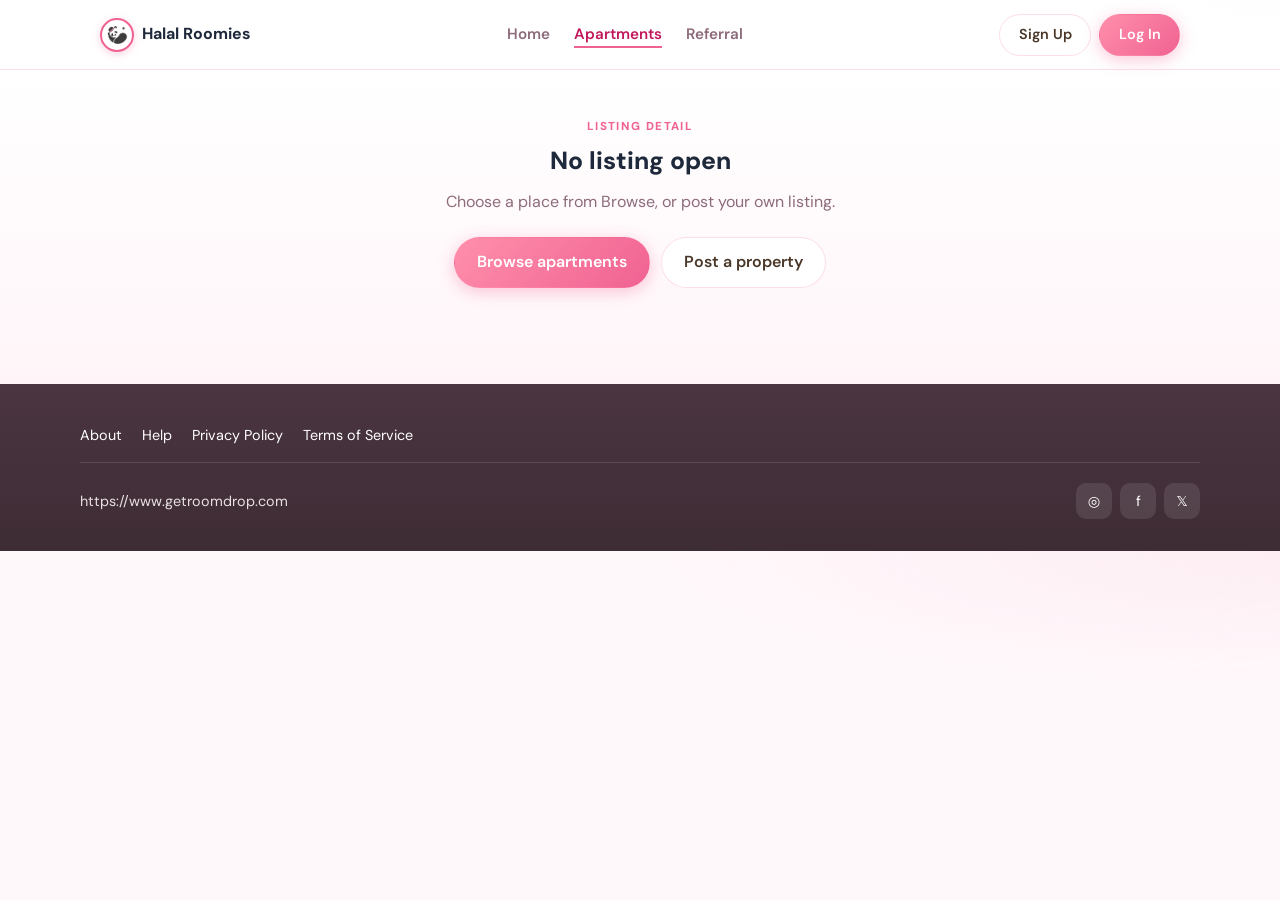
==== commit 36b5dc62: "name change" ====
--- a/apartment-detail.html
+++ b/apartment-detail.html
@@ -17,7 +17,7 @@
       <div class="site-header__inner">
         <a class="logo" href="index.html">
           <img class="logo__mark" src="images/guide-mascot.png" width="34" height="34" alt="" />
-          Roomdrop
+          Halal Roomies
         </a>
         <nav class="nav-main" aria-label="Primary">
           <a href="index.html">Home</a>
@@ -131,8 +131,8 @@
               </div>
               <div class="card detail-feature-card" style="padding: 1rem; text-align: center" role="listitem">
                 <div style="font-size: 1.5rem" aria-hidden="true">👤</div>
-                <p style="margin: 0.35rem 0 0; font-weight: 700">Roommate</p>
-                <p id="detail-val-roommate-gender" style="margin: 0; font-size: 0.85rem; color: var(--text-muted)">Any</p>
+                <p style="margin: 0.35rem 0 0; font-weight: 700">Seeking</p>
+                <p id="detail-val-roommate-gender" style="margin: 0; font-size: 0.85rem; color: var(--text-muted)">Anyone</p>
               </div>
             </div>
             <aside class="card detail-landlord-card" aria-labelledby="landlord-card-title">
@@ -295,8 +295,8 @@
         var genderEl = document.getElementById("detail-val-roommate-gender");
         if (genderEl) {
           if (L.entireRent === "no") {
-            var genderLabels = { male: "Male", female: "Female", any: "Any" };
-            genderEl.textContent = genderLabels[L.roommateGender] || "Any";
+            var genderLabels = { male: "Male", female: "Female", any: "Anyone" };
+            genderEl.textContent = genderLabels[L.roommateGender] || "Anyone";
           } else {
             genderEl.textContent = "N/A";
           }
--- a/css/styles.css
+++ b/css/styles.css
@@ -1689,7 +1689,46 @@
 }
 
 /* Auth */
+.auth-page-shell {
+  position: relative;
+  min-height: min(100vh, 100dvh);
+  display: flex;
+  flex-direction: column;
+  overflow: hidden;
+}
+
+.auth-page__bg,
+.auth-page__overlay {
+  position: absolute;
+  inset: 0;
+  pointer-events: none;
+}
+
+.auth-page__bg {
+  background-size: cover;
+  background-position: center center;
+  z-index: 0;
+}
+
+.auth-page__overlay {
+  z-index: 1;
+  background: linear-gradient(
+    180deg,
+    rgba(255, 250, 252, 0.25) 0%,
+    rgba(252, 228, 236, 0.48) 50%,
+    rgba(255, 248, 252, 0.62) 100%
+  );
+}
+
+.auth-page-shell > .site-header,
+.auth-page-shell > .auth-split {
+  position: relative;
+  z-index: 2;
+}
+
 .auth-split {
+  flex: 1;
+  width: 100%;
   min-height: min(88vh, 920px);
   display: grid;
   grid-template-columns: 1fr 1fr;
@@ -1870,6 +1909,10 @@
 .page-hero {
   position: relative;
   min-height: 240px;
+}
+
+.page-hero--auth {
+  min-height: min(38vh, 360px);
 }
 
 .page-hero .hero__overlay {
